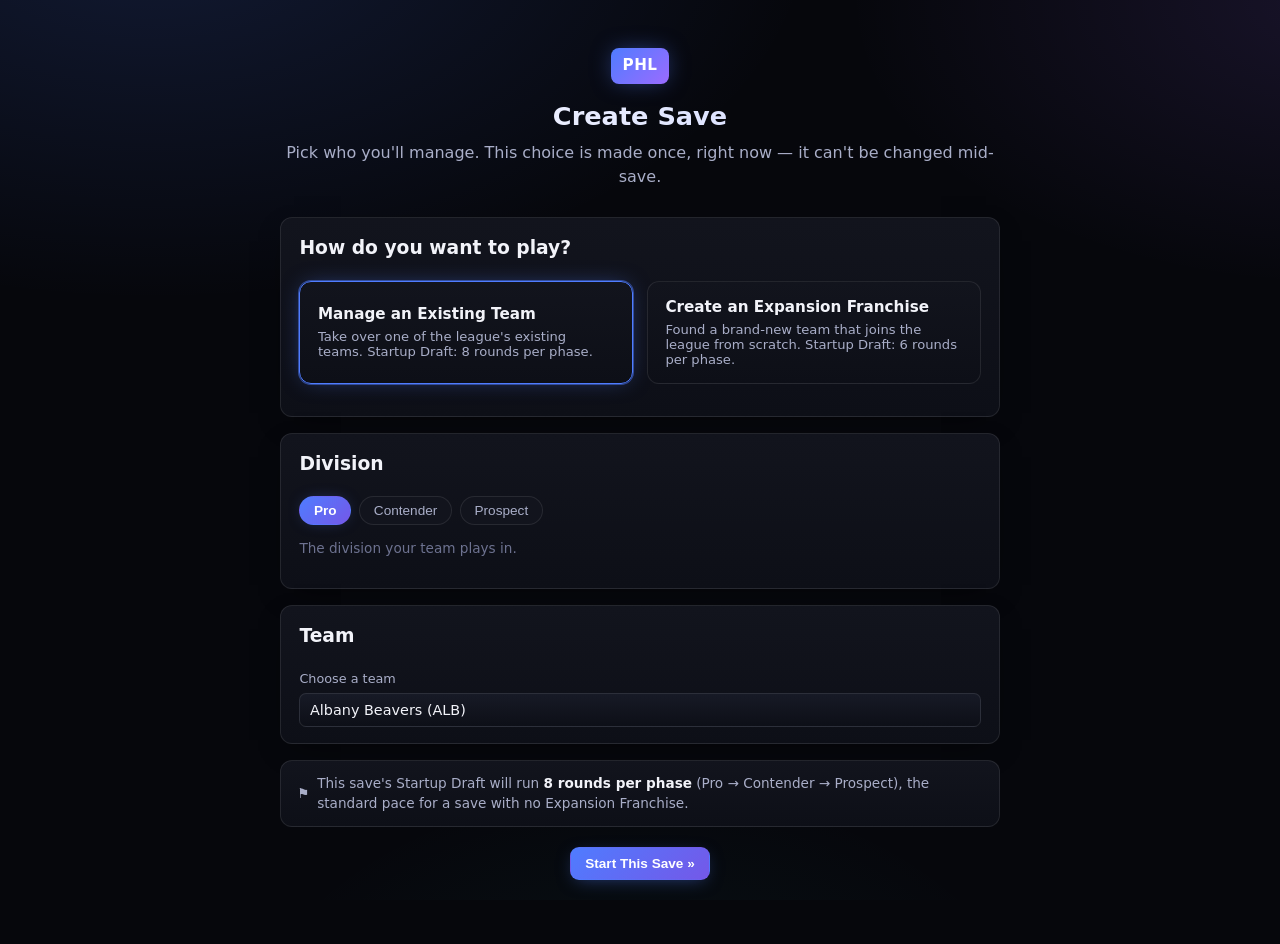
==== index.html @ 66036f7d "idek" ====
<!DOCTYPE html>
<html lang="en">
<head>
<meta charset="UTF-8">
<meta name="viewport" content="width=device-width, initial-scale=1.0">
<title>PHL Franchise Simulator — Puck Fantasy League</title>
<link rel="icon" type="image/svg+xml" href="favicon.svg">
<link rel="stylesheet" href="css/style.css">
</head>
<body>
  <div class="app-shell">
    <aside class="sidebar" id="sidebar">
      <div class="sidebar-brand">
        <span class="sidebar-brand-mark">PHL</span>
        <span class="sidebar-brand-text">Franchise<br>Simulator</span>
      </div>

      <div class="sidebar-franchise" id="sidebar-franchise"></div>

      <div class="sidebar-section-label">Navigation</div>
      <nav class="sidebar-nav" id="tab-nav">
        <button class="nav-item" data-tab="dashboard"><span class="nav-icon">&#9673;</span><span>Dashboard</span></button>
        <button class="nav-item" data-tab="startup"><span class="nav-icon">&#9873;</span><span>Startup Draft</span></button>
        <button class="nav-item" data-tab="teammanagement" style="display:none"><span class="nav-icon">&#9974;</span><span>Team Management</span></button>
        <button class="nav-item" data-tab="inbox"><span class="nav-icon">&#128233;</span><span>Inbox</span></button>
        <button class="nav-item" data-tab="teams"><span class="nav-icon">&#9974;</span><span>Teams</span></button>
        <button class="nav-item" data-tab="players"><span class="nav-icon">&#9787;</span><span>Players</span></button>
        <button class="nav-item" data-tab="schedule"><span class="nav-icon">&#128197;</span><span>Schedule</span></button>
        <button class="nav-item" data-tab="standings"><span class="nav-icon">&#9776;</span><span>Standings</span></button>
        <button class="nav-item" data-tab="playoffs"><span class="nav-icon">&#127942;</span><span>Playoffs</span></button>
        <button class="nav-item" data-tab="trades"><span class="nav-icon">&#8646;</span><span>Trades</span></button>
        <button class="nav-item" data-tab="promotions"><span class="nav-icon">&#8593;</span><span>Promotions</span></button>
        <button class="nav-item" data-tab="contracts"><span class="nav-icon">&#128181;</span><span>Contracts &amp; Cap</span></button>
        <button class="nav-item" data-tab="scrims"><span class="nav-icon">&#9889;</span><span>Scrims</span></button>
        <button class="nav-item" data-tab="stats"><span class="nav-icon">&#128200;</span><span>Stats &amp; Offseason</span></button>
        <button class="nav-item" data-tab="log"><span class="nav-icon">&#128220;</span><span>League Log</span></button>
        <button class="nav-item" data-tab="data"><span class="nav-icon">&#128451;</span><span>Data Tools</span></button>
      </nav>

      <div class="sidebar-bottom">
        <button class="btn-sidebar-action" id="btn-save-exit">
          <span class="nav-icon">&#8617;</span><span>Save Progress</span>
        </button>
      </div>
    </aside>

    <div class="main-area">
      <header class="top-header">
        <div class="top-header-title">
          <div class="top-header-eyebrow">Career Mode</div>
          <h1 id="top-header-heading">Dashboard</h1>
        </div>
        <div class="top-header-stats" id="header-meta"></div>
        <div class="header-advance" id="header-advance"></div>
      </header>

      <main class="app-main">
        <section class="tab-panel" id="tab-dashboard"></section>
        <section class="tab-panel" id="tab-startup"></section>
        <section class="tab-panel" id="tab-teammanagement"></section>
        <section class="tab-panel" id="tab-inbox"></section>
        <section class="tab-panel" id="tab-teams"></section>
        <section class="tab-panel" id="tab-teamdetail"></section>
        <section class="tab-panel" id="tab-players"></section>
        <section class="tab-panel" id="tab-schedule"></section>
        <section class="tab-panel" id="tab-standings"></section>
        <section class="tab-panel" id="tab-playoffs"></section>
        <section class="tab-panel" id="tab-trades"></section>
        <section class="tab-panel" id="tab-promotions"></section>
        <section class="tab-panel" id="tab-contracts"></section>
        <section class="tab-panel" id="tab-scrims"></section>
        <section class="tab-panel" id="tab-stats"></section>
        <section class="tab-panel" id="tab-log"></section>
        <section class="tab-panel" id="tab-data"></section>
      </main>

      <footer class="app-footer">
        <p class="muted small">PHL Franchise Simulator &middot; a fan-made, offline sandbox for the <em>Puck</em> community &middot; all data lives in your browser (or in the JSON file you import/export)</p>
      </footer>
    </div>
  </div>

  <input type="file" id="import-file-input" accept="application/json" style="display:none">

  <!-- Plain scripts (no ES modules) so this runs from a double-clicked
       index.html as well as from GitHub Pages / any static host. -->
  <script src="js/utils.js"></script>
  <script src="js/toast.js"></script>
  <script src="js/boxscoreModal.js"></script>
  <script src="js/starterData.js"></script>
  <script src="js/state.js"></script>
  <script src="js/sim.js"></script>
  <script src="js/startupDraft.js"></script>
  <script src="js/teamManagement.js"></script>
  <script src="js/inbox.js"></script>
  <script src="js/mvp.js"></script>
  <script src="js/scrims.js"></script>
  <script src="js/teams.js"></script>
  <script src="js/players.js"></script>
  <script src="js/schedule.js"></script>
  <script src="js/standings.js"></script>
  <script src="js/playoffs.js"></script>
  <script src="js/promotions.js"></script>
  <script src="js/contracts.js"></script>
  <script src="js/stats.js"></script>
  <script src="js/aiManager.js"></script>
  <script src="js/trades.js"></script>
  <script src="js/calendar.js"></script>
  <script src="js/teamDetail.js"></script>
  <script src="js/dashboard.js"></script>
  <script src="js/leagueLog.js"></script>
  <script src="js/datatools.js"></script>
  <script src="js/app.js"></script>
</body>
</html>
---- css/style.css ----
/* PHL Franchise Simulator — stylesheet
   A single, deliberately dark "command center" theme — soft glow accents,
   glassy panels, gradient highlights. Team accent colors still follow a
   validated categorical palette (js/utils.js CATEGORICAL / colorForId),
   which is what --accent gets set to inline wherever a team appears. */

:root {
  color-scheme: dark;

  /* Base surfaces — layered near-black, each a touch lighter than the last */
  --bg-void: #06070c;
  --bg-deep: #0a0b12;
  --surface-1: #12141d;
  --surface-2: #0d0f17;
  --surface-3: #171a26;
  --surface-glass: rgba(15, 17, 26, 0.72);

  --text-primary: #f2f3f9;
  --text-secondary: #a9aec8;
  --text-muted: #6d7290;

  --gridline: rgba(255, 255, 255, 0.06);
  --border: rgba(255, 255, 255, 0.09);
  --border-strong: rgba(255, 255, 255, 0.16);
  --baseline: rgba(255, 255, 255, 0.2);

  --sidebar-bg: #08090f;
  --sidebar-border: rgba(255, 255, 255, 0.06);

  /* Glow accent pair — electric blue + violet, the theme's signature */
  --glow-1: #4f7cff;
  --glow-1-soft: rgba(79, 124, 255, 0.5);
  --glow-2: #9b6bff;
  --glow-2-soft: rgba(155, 107, 255, 0.45);
  --glow-cyan: #35e0d0;

  /* Categorical team-accent colors (see js/utils.js CATEGORICAL — kept in
     sync so --accent inline styles and this palette read consistently) */
  --series-blue: #3987e5;
  --series-orange: #ff8a4c;
  --series-aqua: #22c99a;
  --series-yellow: #f0b429;
  --series-magenta: #ef7fb0;
  --series-green: #3fbf3f;
  --series-violet: #9f8ff0;
  --series-red: #ef6360;

  --good: #2fce6a;
  --warning: #f0b429;
  --serious: #ff8a63;
  --critical: #ff5c6c;

  --radius: 12px;
  --radius-lg: 16px;

  --shadow-lift: 0 10px 30px -14px rgba(0, 0, 0, 0.65);
  --glow-ring: 0 0 0 1px var(--glow-1-soft), 0 0 22px -6px var(--glow-1-soft);
  --glow-ring-soft: 0 0 0 1px rgba(79, 124, 255, 0.22), 0 0 18px -10px var(--glow-1-soft);
}

* { box-sizing: border-box; }

body {
  margin: 0;
  font-family: system-ui, -apple-system, "Segoe UI", sans-serif;
  color: var(--text-primary);
  line-height: 1.5;
  background-color: var(--bg-void);
  background-image:
    radial-gradient(1100px 620px at 12% -8%, rgba(79, 124, 255, 0.16), transparent 60%),
    radial-gradient(900px 520px at 105% 0%, rgba(155, 107, 255, 0.12), transparent 55%),
    radial-gradient(700px 500px at 50% 120%, rgba(53, 224, 208, 0.06), transparent 60%);
  background-attachment: fixed;
  background-repeat: no-repeat;
}

.muted { color: var(--text-muted); }
.small { font-size: 0.85rem; }
em { color: var(--text-secondary); font-style: normal; }

@media (prefers-reduced-motion: reduce) {
  * { animation: none !important; transition: none !important; }
}

/* ---------- App shell: sidebar + main area ---------- */
.app-shell {
  display: flex;
  min-height: 100vh;
  align-items: stretch;
}

/* ---------- Sidebar ---------- */
.sidebar {
  width: 236px;
  flex: 0 0 236px;
  background: linear-gradient(180deg, var(--sidebar-bg), #060710);
  border-right: 1px solid var(--sidebar-border);
  box-shadow: 1px 0 0 rgba(79, 124, 255, 0.05);
  display: flex;
  flex-direction: column;
  padding: 1.1rem 0.9rem;
  position: sticky;
  top: 0;
  height: 100vh;
  overflow-y: auto;
  color: #f2f2f0;
}
.sidebar-brand {
  display: flex;
  align-items: center;
  gap: 0.6rem;
  padding: 0.2rem 0.4rem 1.1rem;
}
.sidebar-brand-mark {
  background: linear-gradient(135deg, var(--glow-1), var(--glow-2));
  color: white;
  font-weight: 700;
  padding: 0.35rem 0.6rem;
  border-radius: 8px;
  letter-spacing: 0.03em;
  font-size: 0.9rem;
  box-shadow: 0 0 18px -4px var(--glow-1-soft);
}
.sidebar-brand-text {
  font-weight: 600;
  font-size: 0.8rem;
  line-height: 1.15;
  color: #f2f2f0;
}

.sidebar-franchise {
  background: linear-gradient(180deg, rgba(79, 124, 255, 0.08), rgba(255, 255, 255, 0.02));
  border: 1px solid rgba(255, 255, 255, 0.08);
  border-radius: var(--radius);
  padding: 0.9rem 0.75rem;
  margin-bottom: 1.1rem;
  text-align: center;
}
.sidebar-team-badge {
  width: 46px;
  height: 46px;
  margin: 0 auto 0.5rem;
  display: flex;
  align-items: center;
  justify-content: center;
}
.sidebar-team-name { font-weight: 600; font-size: 0.88rem; color: #fff; }
.sidebar-team-sub { font-size: 0.72rem; color: #9a9ec2; margin-top: 0.15rem; }
.sidebar-franchise-empty { padding: 0.2rem; line-height: 1.4; }

.sidebar-section-label {
  font-size: 0.66rem;
  text-transform: uppercase;
  letter-spacing: 0.08em;
  color: #6a6e8e;
  padding: 0 0.4rem 0.4rem;
}

.sidebar-nav {
  display: flex;
  flex-direction: column;
  gap: 0.15rem;
  flex: 1;
  overflow-y: auto;
}
.nav-item {
  display: flex;
  align-items: center;
  gap: 0.65rem;
  background: transparent;
  border: none;
  border-radius: 9px;
  padding: 0.55rem 0.65rem;
  font-size: 0.85rem;
  color: #b6b9d4;
  cursor: pointer;
  text-align: left;
  white-space: nowrap;
  transition: background 0.15s ease, color 0.15s ease;
}
.nav-item:hover { background: rgba(255, 255, 255, 0.06); color: #fff; }
.nav-item-active {
  background: linear-gradient(90deg, rgba(79, 124, 255, 0.24), rgba(155, 107, 255, 0.08));
  color: #fff;
  font-weight: 600;
  box-shadow: inset 2px 0 0 var(--glow-1), 0 0 16px -8px var(--glow-1-soft);
}
.nav-icon { font-size: 0.95rem; width: 1.1rem; text-align: center; flex: 0 0 auto; }

.sidebar-bottom { padding-top: 0.75rem; margin-top: 0.5rem; border-top: 1px solid rgba(255, 255, 255, 0.08); }
.btn-sidebar-action {
  width: 100%;
  display: flex;
  align-items: center;
  gap: 0.6rem;
  background: transparent;
  border: 1px solid rgba(255, 255, 255, 0.14);
  border-radius: 8px;
  padding: 0.55rem 0.65rem;
  font-size: 0.82rem;
  color: #c7c7cc;
  cursor: pointer;
  transition: border-color 0.15s ease, color 0.15s ease, box-shadow 0.15s ease;
}
.btn-sidebar-action:hover { border-color: var(--glow-1); color: #fff; box-shadow: 0 0 14px -6px var(--glow-1-soft); }

/* ---------- Main area ---------- */
.main-area {
  flex: 1;
  min-width: 0;
  display: flex;
  flex-direction: column;
}

.top-header {
  background: var(--surface-glass);
  backdrop-filter: blur(10px);
  -webkit-backdrop-filter: blur(10px);
  border-bottom: 1px solid var(--border);
  position: sticky;
  top: 0;
  z-index: 10;
  display: flex;
  align-items: center;
  justify-content: space-between;
  flex-wrap: wrap;
  gap: 0.75rem;
  padding: 0.9rem 1.4rem;
}
.top-header-title { min-width: 160px; }
.top-header-eyebrow {
  font-size: 0.68rem;
  text-transform: uppercase;
  letter-spacing: 0.1em;
  color: var(--text-muted);
  margin-bottom: 0.1rem;
}
.top-header-title h1 {
  margin: 0;
  font-size: 1.25rem;
  background: linear-gradient(90deg, #fff, #c9d2ff);
  -webkit-background-clip: text;
  background-clip: text;
  color: transparent;
}

.top-header-stats { display: flex; gap: 0.5rem; flex-wrap: wrap; }
.stat-pill {
  display: flex;
  flex-direction: column;
  align-items: flex-start;
  gap: 0.05rem;
  background: var(--surface-2);
  border: 1px solid var(--border);
  border-radius: 10px;
  padding: 0.3rem 0.65rem;
  min-width: 64px;
  transition: box-shadow 0.15s ease, border-color 0.15s ease;
}
.stat-pill:hover { border-color: rgba(79, 124, 255, 0.4); box-shadow: 0 0 14px -8px var(--glow-1-soft); }
.stat-pill-label { font-size: 0.62rem; text-transform: uppercase; letter-spacing: 0.05em; color: var(--text-muted); }
.stat-pill-value { font-size: 0.85rem; font-weight: 700; }
.stat-pill-warn { border-color: var(--critical); box-shadow: 0 0 14px -8px rgba(255, 92, 108, 0.5); }
.stat-pill-warn .stat-pill-value { color: var(--critical); }

.header-advance { display: flex; align-items: center; gap: 0.6rem; }
.week-pill {
  background: var(--surface-2);
  border: 1px solid var(--border);
  border-radius: 999px;
  padding: 0.25rem 0.7rem;
  font-size: 0.8rem;
  font-weight: 600;
  white-space: nowrap;
}
.header-block-warning {
  max-width: 260px;
  font-size: 0.72rem;
  padding: 0.3rem 0.5rem;
  margin-top: 0;
}

/* ---------- Layout ---------- */
.app-main {
  max-width: 1200px;
  padding: 1.25rem 1.4rem;
  width: 100%;
}
.tab-panel { display: none; }
.tab-panel-active { display: block; }

.app-footer {
  text-align: center;
  padding: 1.5rem 1rem 2.5rem;
}

.panel-header {
  display: flex;
  align-items: center;
  justify-content: space-between;
  flex-wrap: wrap;
  gap: 0.75rem;
  margin-bottom: 1rem;
}
.panel-header h2 { margin: 0; display: flex; align-items: center; gap: 0.6rem; }
.header-actions { display: flex; gap: 0.5rem; flex-wrap: wrap; }
.team-detail-heading .team-crest { margin: 0; }

/* ---------- Buttons ---------- */
.btn {
  background: var(--surface-3);
  border: 1px solid var(--border);
  color: var(--text-primary);
  padding: 0.5rem 0.9rem;
  border-radius: 9px;
  font-size: 0.85rem;
  cursor: pointer;
  transition: border-color 0.15s ease, box-shadow 0.15s ease, transform 0.1s ease;
}
.btn:hover { border-color: var(--glow-1); box-shadow: 0 0 14px -7px var(--glow-1-soft); }
.btn:active { transform: translateY(1px); }
.btn-primary {
  background: linear-gradient(135deg, var(--glow-1), #7458e8);
  border-color: transparent;
  color: white;
  font-weight: 600;
  box-shadow: 0 4px 18px -6px var(--glow-1-soft);
}
.btn-primary:hover { filter: brightness(1.1); box-shadow: 0 4px 22px -4px var(--glow-1-soft), 0 0 0 1px rgba(255, 255, 255, 0.08); }
.btn-danger { color: var(--critical); }
.btn-danger:hover { border-color: var(--critical); box-shadow: 0 0 14px -7px rgba(255, 92, 108, 0.5); }
.btn-sm { padding: 0.3rem 0.6rem; font-size: 0.78rem; }
.btn[disabled] { opacity: 0.45; cursor: not-allowed; box-shadow: none; }

.action-row {
  display: flex;
  align-items: center;
  gap: 0.6rem;
  flex-wrap: wrap;
  margin-bottom: 1rem;
}

/* ---------- Cards ---------- */
.form-card, .cap-summary-card {
  background: linear-gradient(180deg, var(--surface-1), var(--surface-2));
  border: 1px solid var(--border);
  border-radius: var(--radius);
  padding: 1rem 1.15rem;
  margin-bottom: 1rem;
  box-shadow: var(--shadow-lift);
}
.form-card h3 { margin-top: 0; }
.form-grid {
  display: grid;
  grid-template-columns: repeat(auto-fit, minmax(180px, 1fr));
  gap: 0.75rem;
}
label {
  display: flex;
  flex-direction: column;
  gap: 0.3rem;
  font-size: 0.8rem;
  color: var(--text-secondary);
}
input, select {
  font-family: inherit;
  font-size: 0.9rem;
  padding: 0.5rem 0.6rem;
  border-radius: 7px;
  border: 1px solid var(--border);
  background: var(--surface-3);
  color: var(--text-primary);
  transition: border-color 0.15s ease, box-shadow 0.15s ease, background 0.15s ease;
}
input:focus, select:focus {
  outline: none;
  border-color: var(--glow-1);
  box-shadow: 0 0 0 3px rgba(79, 124, 255, 0.18);
}

/* ---------- Clean, custom-styled <select> dropdowns (site-wide) ---------- */
select {
  appearance: none;
  -webkit-appearance: none;
  -moz-appearance: none;
  padding-right: 2.1rem;
  background-image: linear-gradient(180deg, var(--surface-3), var(--surface-2)),
    url("data:image/svg+xml;utf8,<svg xmlns='http://www.w3.org/2000/svg' width='10' height='6' viewBox='0 0 10 6'><path d='M1 1l4 4 4-4' fill='none' stroke='%238b96b8' stroke-width='1.6' stroke-linecap='round' stroke-linejoin='round'/></svg>");
  background-repeat: no-repeat;
  background-position: center, right 0.75rem center;
  background-size: 100% 100%, 10px 6px;
  cursor: pointer;
  font-weight: 500;
}
select:hover {
  border-color: var(--glow-1);
  background-image: linear-gradient(180deg, var(--surface-2), var(--surface-3)),
    url("data:image/svg+xml;utf8,<svg xmlns='http://www.w3.org/2000/svg' width='10' height='6' viewBox='0 0 10 6'><path d='M1 1l4 4 4-4' fill='none' stroke='%23cdd6f4' stroke-width='1.6' stroke-linecap='round' stroke-linejoin='round'/></svg>");
}
select:focus {
  background-image: linear-gradient(180deg, var(--surface-3), var(--surface-2)),
    url("data:image/svg+xml;utf8,<svg xmlns='http://www.w3.org/2000/svg' width='10' height='6' viewBox='0 0 10 6'><path d='M1 1l4 4 4-4' fill='none' stroke='%234f7cff' stroke-width='1.6' stroke-linecap='round' stroke-linejoin='round'/></svg>");
}
select option {
  background: var(--surface-2);
  color: var(--text-primary);
}
.form-actions { display: flex; gap: 0.5rem; margin-top: 0.9rem; flex-wrap: wrap; }

.empty-state {
  background: linear-gradient(180deg, var(--surface-1), var(--surface-2));
  border: 1px dashed var(--baseline);
  border-radius: var(--radius);
  padding: 1.5rem;
  text-align: center;
  margin-bottom: 1rem;
}

/* ---------- Team crests (real PHL logos, with a colored-badge fallback) */
.team-crest {
  --crest-size: 30px;
  display: inline-flex;
  align-items: center;
  justify-content: center;
  width: var(--crest-size);
  height: var(--crest-size);
  border-radius: 8px;
  overflow: hidden;
  flex: 0 0 auto;
  background: radial-gradient(circle at 30% 20%, color-mix(in srgb, var(--accent, var(--glow-1)) 55%, #05060a), #05060a 75%);
  box-shadow: 0 0 0 1px rgba(255, 255, 255, 0.08), 0 0 12px -4px color-mix(in srgb, var(--accent, var(--glow-1)) 60%, transparent);
  position: relative;
  vertical-align: middle;
  margin-right: 0.5rem;
}
.team-crest img { width: 100%; height: 100%; object-fit: contain; padding: 2px; }
.team-crest.crest-fallback img { display: none; }
.team-crest::after { content: none; }
.team-crest.crest-fallback::after,
.team-crest-plain::after {
  content: attr(data-abbr);
  position: absolute;
  inset: 0;
  display: flex;
  align-items: center;
  justify-content: center;
  color: #fff;
  font-weight: 700;
  font-size: 0.68rem;
  letter-spacing: 0.02em;
}
.team-crest-plain { color: transparent; }
.team-crest.crest-sm { --crest-size: 20px; border-radius: 6px; margin-right: 0.4rem; }
.team-crest.crest-sm::after, .team-crest.crest-sm.crest-fallback::after { font-size: 0.56rem; }
.team-crest.crest-md { --crest-size: 28px; border-radius: 8px; margin-right: 0.5rem; }
.team-crest.crest-md::after, .team-crest.crest-md.crest-fallback::after { font-size: 0.68rem; }
.team-crest.crest-lg { --crest-size: 44px; border-radius: 11px; margin-right: 0.65rem; }
.team-crest.crest-lg::after, .team-crest.crest-lg.crest-fallback::after { font-size: 0.85rem; }
.sidebar-team-badge .team-crest.crest-lg { margin-right: 0; }
.champion-banner .team-crest.crest-lg { margin-right: 0.6rem; vertical-align: -14px; }

/* ---------- Divisions / teams ---------- */
.division-block { margin-bottom: 1.75rem; }
.division-title { margin-bottom: 0.6rem; }
.team-grid {
  display: grid;
  grid-template-columns: repeat(auto-fill, minmax(220px, 1fr));
  gap: 0.75rem;
}
.team-card {
  border: 1px solid var(--border);
  border-top: 2px solid var(--accent, var(--glow-1));
  background: linear-gradient(180deg, var(--surface-1), var(--surface-2));
  border-radius: var(--radius);
  padding: 0.85rem;
  box-shadow: var(--shadow-lift);
  transition: box-shadow 0.15s ease, transform 0.1s ease;
}
.team-card:hover {
  box-shadow: var(--shadow-lift), 0 0 20px -10px color-mix(in srgb, var(--accent, var(--glow-1)) 70%, transparent);
  transform: translateY(-1px);
}
.team-card-head { display: flex; align-items: center; gap: 0.5rem; margin-bottom: 0.4rem; }
.team-badge {
  background: var(--accent, var(--glow-1));
  color: white;
  font-weight: 700;
  font-size: 0.75rem;
  padding: 0.15rem 0.4rem;
  border-radius: 5px;
}
.team-name { font-weight: 600; }
.team-name-link { cursor: pointer; }
.team-name-link:hover { text-decoration: underline; text-decoration-color: var(--glow-1); }
.team-card-stats { font-size: 0.82rem; color: var(--text-secondary); margin-bottom: 0.4rem; }
.team-card-cap { font-size: 0.78rem; margin: 0.25rem 0 0.6rem; }
.team-card-actions { display: flex; gap: 0.4rem; }

.cap-bar, .mini-bar {
  height: 8px;
  background: rgba(255, 255, 255, 0.06);
  border-radius: 5px;
  overflow: hidden;
}
.cap-bar-fill {
  height: 100%;
  background: linear-gradient(90deg, var(--glow-1), var(--glow-cyan));
  border-radius: 5px;
  box-shadow: 0 0 10px -2px var(--glow-1-soft);
}
.cap-bar-lg { height: 12px; margin: 0.5rem 0; }
.cap-over .cap-bar-fill { background: linear-gradient(90deg, var(--critical), #ff8a63); box-shadow: 0 0 10px -2px rgba(255, 92, 108, 0.6); }
.mini-bar { width: 90px; }
.mini-bar-fill { height: 100%; background: linear-gradient(90deg, var(--glow-1), var(--glow-cyan)); border-radius: 5px; }
.bar-cell { min-width: 100px; }

.warning-banner {
  background: rgba(255, 92, 108, 0.1);
  color: #ff9aa5;
  border: 1px solid rgba(255, 92, 108, 0.4);
  padding: 0.5rem 0.75rem;
  border-radius: 8px;
  font-size: 0.85rem;
  margin-top: 0.5rem;
  box-shadow: 0 0 16px -8px rgba(255, 92, 108, 0.5);
}

/* ---------- Tables ---------- */
.data-table {
  width: 100%;
  border-collapse: collapse;
  background: var(--surface-1);
  border: 1px solid var(--border);
  border-radius: var(--radius);
  overflow: hidden;
  font-size: 0.85rem;
  margin-bottom: 1rem;
  box-shadow: var(--shadow-lift);
}
.data-table th, .data-table td {
  text-align: left;
  padding: 0.5rem 0.6rem;
  border-bottom: 1px solid var(--gridline);
  font-variant-numeric: tabular-nums;
}
.data-table th {
  background: var(--surface-2);
  color: var(--text-secondary);
  font-weight: 600;
  font-size: 0.76rem;
  text-transform: uppercase;
  letter-spacing: 0.04em;
}
.data-table tbody tr { transition: background 0.12s ease; }
.data-table tbody tr:hover { background: rgba(79, 124, 255, 0.06); }
.data-table tbody tr:last-child td { border-bottom: none; }
.data-table.compact th, .data-table.compact td { padding: 0.35rem 0.5rem; }
.row-actions { display: flex; gap: 0.35rem; white-space: nowrap; }
.team-cell { display: flex; align-items: center; }
.dot { width: 9px; height: 9px; border-radius: 50%; display: inline-block; }
.standings-table tr.in-playoffs td:first-child { box-shadow: inset 3px 0 0 var(--good); }
.standings-table tr.in-wildcard td:first-child { box-shadow: inset 3px 0 0 var(--warning); }

/* ---------- Pills / chips ---------- */
.pill {
  display: inline-block;
  background: var(--surface-2);
  border: 1px solid var(--border);
  border-radius: 999px;
  padding: 0.2rem 0.6rem;
  font-size: 0.78rem;
}
.pill-accent { border-color: var(--glow-1); color: #b9c8ff; font-weight: 600; box-shadow: 0 0 10px -6px var(--glow-1-soft); }
.pill-warn { border-color: var(--warning); color: var(--serious); }
.pill-clinch { border-color: var(--good); color: var(--good); font-weight: 600; box-shadow: 0 0 10px -6px rgba(47, 206, 106, 0.5); }
.pill-loss { border-color: var(--critical); color: var(--critical); font-weight: 600; }

/* ---------- Dashboard "at a glance" hub ---------- */
.dashboard-hub-grid {
  display: grid;
  grid-template-columns: repeat(auto-fit, minmax(200px, 1fr));
  gap: 1rem;
}
.hub-section h4 { margin: 0 0 0.4rem; font-size: 0.85rem; color: var(--text-secondary); text-transform: uppercase; letter-spacing: 0.03em; }
.hub-section-alert {
  border: 1px solid var(--warning);
  border-radius: var(--radius);
  padding: 0.6rem 0.7rem;
  background: rgba(255, 176, 32, 0.06);
}
.form-pills { display: flex; gap: 0.3rem; flex-wrap: wrap; }

.tab-strip { display: flex; gap: 0.4rem; margin-bottom: 1rem; flex-wrap: wrap; }
.chip {
  background: var(--surface-1);
  border: 1px solid var(--border);
  border-radius: 999px;
  padding: 0.35rem 0.85rem;
  font-size: 0.85rem;
  cursor: pointer;
  color: var(--text-secondary);
  transition: border-color 0.15s ease, box-shadow 0.15s ease, color 0.15s ease;
}
.chip:hover { border-color: var(--glow-1); color: var(--text-primary); }
.chip-active {
  background: linear-gradient(135deg, var(--glow-1), #7458e8);
  border-color: transparent;
  color: white;
  font-weight: 600;
  box-shadow: 0 0 16px -6px var(--glow-1-soft);
}

.filter-bar { display: flex; gap: 0.6rem; flex-wrap: wrap; margin-bottom: 1rem; }
.filter-bar select { min-width: 140px; }

/* ---------- Schedule ---------- */
.schedule-layout { display: grid; grid-template-columns: 300px 1fr; gap: 1rem; align-items: start; }
.previous-week-panel {
  background: linear-gradient(180deg, var(--surface-1), var(--surface-2));
  border: 1px solid var(--border);
  border-radius: var(--radius);
  padding: 0.85rem 1rem;
  box-shadow: var(--shadow-lift);
  position: sticky;
  top: 0.75rem;
}
.previous-week-panel h3 { margin: 0 0 0.6rem; font-size: 1rem; }
.previous-week-panel .game-row { font-size: 0.85rem; }
@media (max-width: 860px) {
  .schedule-layout { grid-template-columns: 1fr; }
  .previous-week-panel { position: static; }
}
.schedule-list { display: grid; gap: 0.75rem; }
.week-block {
  background: linear-gradient(180deg, var(--surface-1), var(--surface-2));
  border: 1px solid var(--border);
  border-radius: var(--radius);
  padding: 0.75rem 1rem;
}
.week-block h4 { margin: 0 0 0.5rem; font-size: 0.9rem; color: var(--text-secondary); }
.game-row {
  display: grid;
  grid-template-columns: 1fr auto 1fr auto;
  align-items: center;
  padding: 0.4rem 0.5rem;
  font-size: 0.88rem;
  font-variant-numeric: tabular-nums;
  border-bottom: 1px dashed var(--gridline);
  border-radius: 6px;
  transition: background 0.15s ease;
}
.game-row[data-action="show-box"] { cursor: pointer; }
.game-row[data-action="show-box"]:hover { background: rgba(79, 124, 255, 0.05); }
.game-row:last-child { border-bottom: none; }
.game-team { display: flex; align-items: center; }
.game-team:last-child { justify-content: flex-end; text-align: right; }
.game-score { text-align: center; font-weight: 600; padding: 0 0.5rem; }
.game-upcoming .game-score { color: var(--text-muted); font-weight: 400; }
.game-row-mine { border-left: 2px solid var(--glow-1); padding-left: 0.4rem; background: rgba(79, 124, 255, 0.06); }
.boxscore-toggle { text-align: right; white-space: nowrap; }

.boxscore { display: grid; grid-template-columns: 1fr 1fr; gap: 1rem; padding: 0.75rem 0 1rem; }
.boxscore-scoreline {
  grid-column: 1 / -1;
  display: flex;
  align-items: center;
  justify-content: space-between;
  gap: 1rem;
  background: linear-gradient(180deg, var(--surface-1), var(--surface-2));
  border: 1px solid var(--border);
  border-radius: var(--radius);
  padding: 0.75rem 1rem;
  margin-bottom: 0.25rem;
}
.boxscore-scoreline-team { display: flex; align-items: center; font-weight: 600; }
.boxscore-scoreline-team:last-child { flex-direction: row-reverse; }
.boxscore-scoreline-team:last-child .team-crest { margin-right: 0; margin-left: 0.5rem; }
.boxscore-scoreline-score { font-size: 1.2rem; font-weight: 700; font-variant-numeric: tabular-nums; white-space: nowrap; }
.boxscore-team {
  background: var(--surface-1);
  border: 1px solid var(--border);
  border-radius: var(--radius);
  padding: 0.65rem 0.75rem;
}
.boxscore-team h5 { margin: 0 0 0.5rem; display: flex; align-items: center; }
.boxscore-team .data-table { margin-bottom: 0.5rem; }
@media (max-width: 640px) {
  .boxscore { grid-template-columns: 1fr; }
  .boxscore-scoreline { flex-direction: column; text-align: center; }
  .boxscore-scoreline-team:last-child { flex-direction: row; }
}

/* ---------- Startup Draft ---------- */
.draft-phase-stepper { margin-bottom: 1rem; }
.draft-phase-chip { cursor: default; opacity: 0.55; }
.draft-phase-chip.chip-active { opacity: 1; }
.draft-phase-done { opacity: 0.85; border-color: var(--good); color: var(--good); }
.draft-status-card { margin-bottom: 1rem; }
.draft-status-row {
  display: flex;
  align-items: center;
  justify-content: space-between;
  gap: 1.5rem;
  flex-wrap: wrap;
  margin-bottom: 0.75rem;
}
.draft-status-clock { display: flex; align-items: center; }
.draft-status-clock-label { font-size: 0.75rem; text-transform: uppercase; letter-spacing: 0.04em; color: var(--text-secondary); }
.draft-status-clock-team { font-size: 1.15rem; font-weight: 700; }
.draft-status-progress { flex: 1; min-width: 220px; max-width: 360px; }
.draft-status-progress .cap-bar { margin-top: 0.35rem; }
.draft-roster-pills { display: flex; align-items: center; gap: 0.4rem; margin: 0.75rem 0; flex-wrap: wrap; }
.draft-pool-card { padding-bottom: 0.5rem; }
.draft-pool-toolbar { margin-bottom: 0.6rem; }
.draft-pool-scroll { max-height: 420px; overflow-y: auto; border-radius: 8px; }
.draft-pool-scroll .data-table thead th {
  position: sticky;
  top: 0;
  background: var(--surface-1);
  z-index: 1;
}
.draft-pool-top-pick { background: rgba(79, 124, 255, 0.08); }
.draft-recent-picks-scroll { max-height: 320px; }

/* ---------- Playoffs ---------- */
.playoff-round { margin-bottom: 1.25rem; }
.playoff-round h4 { margin-bottom: 0.6rem; }
.series-grid { display: grid; grid-template-columns: repeat(auto-fit, minmax(240px, 1fr)); gap: 0.75rem; }
.series-card {
  background: linear-gradient(180deg, var(--surface-1), var(--surface-2));
  border: 1px solid var(--border);
  border-radius: var(--radius);
  padding: 0.75rem 0.9rem;
  box-shadow: var(--shadow-lift);
}
.series-row { display: flex; align-items: center; justify-content: space-between; padding: 0.2rem 0; }
.series-team { display: flex; align-items: center; }
.series-wins { font-weight: 700; }
.series-games { margin: 0.4rem 0; }
.champion-banner {
  background: linear-gradient(135deg, rgba(240, 180, 41, 0.16), rgba(240, 180, 41, 0.04));
  border: 1px solid var(--series-yellow);
  border-radius: var(--radius);
  padding: 1rem;
  text-align: center;
  font-size: 1.05rem;
  margin-bottom: 1rem;
  box-shadow: 0 0 26px -10px rgba(240, 180, 41, 0.5);
}

/* ---------- Leaderboards ---------- */
.stats-toolbar {
  display: flex;
  align-items: center;
  justify-content: space-between;
  gap: 1rem;
  flex-wrap: wrap;
  margin-bottom: 1rem;
}
.stats-toolbar .tab-strip { margin-bottom: 0; }
.stats-toolbar select { min-width: 160px; }
.leaderboard-grid {
  display: grid;
  grid-template-columns: repeat(auto-fit, minmax(260px, 1fr));
  gap: 1rem;
}
.leaderboard-card {
  background: linear-gradient(180deg, var(--surface-1), var(--surface-2));
  border: 1px solid var(--border);
  border-radius: var(--radius);
  padding: 0.85rem 1rem;
  box-shadow: var(--shadow-lift);
}
.leaderboard-card h4 { margin-top: 0; }

/* ---------- Dashboard ---------- */
.stat-tile-row { display: flex; gap: 0.75rem; flex-wrap: wrap; margin-bottom: 1.25rem; }
.stat-tile {
  background: linear-gradient(180deg, var(--surface-1), var(--surface-2));
  border: 1px solid var(--border);
  border-radius: var(--radius);
  padding: 0.75rem 1.1rem;
  min-width: 130px;
  box-shadow: var(--shadow-lift);
}
.stat-tile-value {
  font-size: 1.6rem;
  font-weight: 700;
  background: linear-gradient(90deg, #fff, #c9d2ff);
  -webkit-background-clip: text;
  background-clip: text;
  color: transparent;
}
.stat-tile-label { color: var(--text-muted); font-size: 0.78rem; text-transform: uppercase; letter-spacing: 0.03em; }
.dashboard-grid {
  display: grid;
  grid-template-columns: repeat(auto-fit, minmax(220px, 1fr));
  gap: 0.75rem;
  margin-bottom: 1rem;
}
.mini-standings { list-style: none; margin: 0; padding: 0; }
.mini-standings li {
  display: flex;
  align-items: center;
  justify-content: space-between;
  padding: 0.3rem 0;
  border-bottom: 1px dashed var(--gridline);
  font-size: 0.85rem;
}
.mini-standings li:last-child { border-bottom: none; }
.mini-standings-team { display: flex; align-items: center; }

/* ---------- Contract offer panel ---------- */
.offer-row td { padding: 0; border-bottom: 1px solid var(--gridline); }
.offer-panel {
  background: var(--surface-2);
  padding: 0.85rem 1rem;
}
.offer-panel-title { font-weight: 600; margin-bottom: 0.5rem; }
.offer-panel-grid {
  display: grid;
  grid-template-columns: repeat(auto-fit, minmax(140px, 1fr));
  gap: 0.75rem;
  align-items: end;
  margin-bottom: 0.5rem;
}
.offer-panel-info { display: flex; flex-direction: column; gap: 0.3rem; }

/* ---------- Trades ---------- */
.trade-columns {
  display: grid;
  grid-template-columns: repeat(auto-fit, minmax(280px, 1fr));
  gap: 1rem;
  margin-bottom: 1rem;
}
.trade-column h3 { margin-top: 0; }
.trade-column-heading { display: flex; align-items: center; flex-wrap: wrap; }
.trade-summary-row {
  display: flex;
  justify-content: space-between;
  padding: 0.3rem 0;
  border-bottom: 1px dashed var(--gridline);
}
.trade-summary-row:last-of-type { border-bottom: none; }

@media (max-width: 900px) {
  .app-shell { flex-direction: column; }
  .sidebar {
    width: 100%;
    flex: 0 0 auto;
    height: auto;
    position: static;
    flex-direction: row;
    align-items: center;
    padding: 0.6rem 0.75rem;
    overflow-x: auto;
    gap: 0.75rem;
  }
  .sidebar-brand { padding: 0; }
  .sidebar-brand-text { display: none; }
  .sidebar-franchise { margin-bottom: 0; padding: 0.4rem 0.6rem; white-space: nowrap; }
  .sidebar-team-badge { width: 30px; height: 30px; margin: 0; }
  .sidebar-section-label { display: none; }
  .sidebar-nav { flex-direction: row; overflow-x: auto; flex: 0 0 auto; }
  .nav-item span:last-child { display: none; }
  .nav-item { padding: 0.5rem; }
  .sidebar-bottom { border-top: none; padding-top: 0; margin-top: 0; }
  .btn-sidebar-action span:last-child { display: none; }
  .btn-sidebar-action { width: auto; padding: 0.5rem; }
}

@media (max-width: 640px) {
  .top-header { flex-direction: column; align-items: flex-start; gap: 0.5rem; }
  .form-grid { grid-template-columns: 1fr; }
}

/* ---------- Create Save wizard (standalone page, no sidebar shell) ---------- */
.wizard-page {
  min-height: 100vh;
  display: flex;
  align-items: flex-start;
  justify-content: center;
  padding: 3rem 1rem 4rem;
}
.wizard-shell { width: 100%; max-width: 720px; }
.wizard-header { text-align: center; margin-bottom: 1.75rem; }
.wizard-brand-mark {
  display: inline-block;
  background: linear-gradient(135deg, var(--glow-1), var(--glow-2));
  color: white;
  font-weight: 700;
  padding: 0.4rem 0.7rem;
  border-radius: 8px;
  letter-spacing: 0.03em;
  font-size: 0.95rem;
  margin-bottom: 0.85rem;
  box-shadow: 0 0 22px -4px var(--glow-1-soft);
}
.wizard-header h1 {
  margin: 0 0 0.35rem;
  font-size: 1.6rem;
  background: linear-gradient(90deg, #fff, #c9d2ff);
  -webkit-background-clip: text;
  background-clip: text;
  color: transparent;
}
.wizard-header p { margin: 0; color: var(--text-secondary); }

.mode-grid {
  display: grid;
  grid-template-columns: repeat(auto-fit, minmax(240px, 1fr));
  gap: 0.85rem;
  margin-bottom: 1rem;
}
.mode-card {
  text-align: left;
  background: linear-gradient(180deg, var(--surface-1), var(--surface-2));
  border: 1.5px solid var(--border);
  border-radius: var(--radius);
  padding: 1rem 1.1rem;
  cursor: pointer;
  color: var(--text-primary);
  font-family: inherit;
  transition: border-color 0.15s ease, box-shadow 0.15s ease, transform 0.1s ease;
}
.mode-card:hover { border-color: var(--glow-1); transform: translateY(-1px); }
.mode-card-selected { border-color: var(--glow-1); box-shadow: var(--glow-ring); }
.mode-card h3 { margin: 0 0 0.35rem; font-size: 0.95rem; }
.mode-card p { margin: 0; font-size: 0.82rem; color: var(--text-secondary); }

.chip-row { display: flex; gap: 0.5rem; flex-wrap: wrap; margin-bottom: 0.25rem; }

.draft-rounds-note {
  display: flex;
  align-items: center;
  gap: 0.5rem;
  background: linear-gradient(180deg, var(--surface-1), var(--surface-2));
  border: 1px solid var(--border);
  border-radius: var(--radius);
  padding: 0.75rem 1rem;
  margin: 1rem 0;
  font-size: 0.85rem;
  color: var(--text-secondary);
}
.draft-rounds-note strong { color: var(--text-primary); }

.wizard-footer { text-align: center; margin-top: 1.25rem; }

/* ---------- Nav badge (Inbox unread count) ---------- */
.nav-item { position: relative; }
.nav-badge {
  margin-left: auto;
  background: linear-gradient(135deg, var(--critical), #ff8a63);
  color: white;
  font-size: 0.66rem;
  font-weight: 700;
  min-width: 17px;
  height: 17px;
  padding: 0 0.3rem;
  border-radius: 999px;
  display: inline-flex;
  align-items: center;
  justify-content: center;
  box-shadow: 0 0 10px -2px rgba(255, 92, 108, 0.6);
}

/* ---------- Inbox ---------- */
.inbox-list { display: grid; gap: 0.5rem; }
.inbox-item {
  display: flex;
  gap: 0.75rem;
  align-items: flex-start;
  background: linear-gradient(180deg, var(--surface-1), var(--surface-2));
  border: 1px solid var(--border);
  border-radius: var(--radius);
  padding: 0.75rem 0.9rem;
  cursor: pointer;
  transition: border-color 0.15s ease, box-shadow 0.15s ease;
}
.inbox-item:hover { border-color: var(--glow-1); }
.inbox-item-unread { border-left: 3px solid var(--glow-1); box-shadow: var(--glow-ring-soft); }
.inbox-item-icon {
  flex: 0 0 auto;
  width: 30px;
  height: 30px;
  border-radius: 8px;
  background: var(--surface-3);
  display: flex;
  align-items: center;
  justify-content: center;
  font-size: 0.95rem;
}
.inbox-item-body { flex: 1; min-width: 0; }
.inbox-item-title { font-weight: 600; display: flex; align-items: center; gap: 0.4rem; flex-wrap: wrap; }
.inbox-item-text { margin-top: 0.15rem; }

/* ---------- League Log ---------- */
.log-list { display: grid; gap: 0.5rem; }
.log-item {
  display: flex;
  gap: 0.75rem;
  align-items: center;
  background: linear-gradient(180deg, var(--surface-1), var(--surface-2));
  border: 1px solid var(--border);
  border-radius: var(--radius);
  padding: 0.65rem 0.9rem;
}
.log-item-icon {
  flex: 0 0 auto;
  width: 28px;
  height: 28px;
  border-radius: 8px;
  background: var(--surface-3);
  display: flex;
  align-items: center;
  justify-content: center;
  font-size: 0.95rem;
  font-weight: 700;
  color: var(--text-secondary);
}
.log-item-trade .log-item-icon { color: var(--glow-1); }
.log-item-signing .log-item-icon { color: var(--good); }
.log-item-release .log-item-icon { color: var(--critical); }
.log-item-promotion .log-item-icon { color: var(--glow-2); }
.log-item-body { flex: 1; min-width: 0; }
.log-item-teams { font-weight: 600; display: flex; align-items: center; gap: 0.35rem; flex-wrap: wrap; }
.log-item-detail { margin-top: 0.15rem; }
.log-item-season { flex: 0 0 auto; }

/* ---------- Scrims / chemistry ---------- */
.chemistry-card { }
.chemistry-header { display: flex; align-items: center; justify-content: space-between; margin-bottom: 0.5rem; }
.chemistry-header h3 { margin: 0; }
.chemistry-bar {
  height: 14px;
  background: rgba(255, 255, 255, 0.06);
  border-radius: 7px;
  overflow: hidden;
}
.chemistry-bar-fill {
  height: 100%;
  background: linear-gradient(90deg, var(--glow-2), var(--glow-cyan));
  border-radius: 7px;
  box-shadow: 0 0 12px -2px var(--glow-2-soft);
  transition: width 0.3s ease;
}
.scrim-lineup { display: flex; gap: 0.4rem; flex-wrap: wrap; }

/* ---------- MVP / awards ---------- */
.pill-mvp { border-color: var(--series-yellow); color: var(--series-yellow); font-weight: 600; box-shadow: 0 0 10px -6px rgba(240, 180, 41, 0.5); }
.mvp-card h4 { margin: 0.4rem 0 0.1rem; }
.growth-pick-card { border-color: var(--series-yellow); box-shadow: 0 0 26px -12px rgba(240, 180, 41, 0.5); }

/* ---------- Series box score toggle (Playoffs tab) ---------- */
.series-game-toggle { cursor: pointer; text-decoration: underline dotted; text-underline-offset: 2px; }
.series-game-toggle:hover { color: var(--text-primary); }

/* ---------- Roster minimum warning (Team Management tab) ---------- */
.roster-min-warning { border-color: var(--critical); }

/* ---------- Team Management: season stats card ---------- */
.stats-card-header { display: flex; align-items: center; justify-content: space-between; gap: 1rem; flex-wrap: wrap; margin-bottom: 0.5rem; }
.stats-card-header h3 { margin: 0; }
.stats-mode-strip { margin-bottom: 0; }
.stats-sortable { cursor: pointer; user-select: none; white-space: nowrap; }
.stats-sortable:hover { color: var(--text-primary); }
.stats-sort-active { color: var(--glow-1); }

/* ---------- Expansion Franchise logo upload preview ---------- */
.logo-upload-preview { margin-top: 0.5rem; }
.logo-upload-preview img { max-width: 80px; max-height: 80px; border-radius: 10px; box-shadow: var(--shadow-lift); }
input[type="color"] { padding: 0.25rem; height: 2.4rem; cursor: pointer; }

/* ---------- Button press / hover polish, panel fade-in ---------- */
.btn:active { transform: translateY(1px) scale(0.97); }
.btn-primary:hover { transform: translateY(-1px); }
@keyframes tab-fade-in {
  from { opacity: 0; transform: translateY(4px); }
  to { opacity: 1; transform: translateY(0); }
}
.tab-panel-active { animation: tab-fade-in 0.22s ease; }
.team-card, .leaderboard-card, .stat-tile, .series-card, .inbox-item {
  transition: box-shadow 0.15s ease, transform 0.12s ease, border-color 0.15s ease;
}
.stat-tile:hover { transform: translateY(-2px); box-shadow: var(--shadow-lift), 0 0 20px -12px var(--glow-1-soft); }

/* ---------- Toast notifications (js/toast.js) ---------- */
.toast-stack {
  position: fixed;
  top: 1rem;
  right: 1rem;
  z-index: 4000;
  display: flex;
  flex-direction: column;
  gap: 0.5rem;
  max-width: 360px;
  pointer-events: none;
}
.toast {
  background: linear-gradient(180deg, var(--surface-1), var(--surface-2));
  border: 1px solid var(--border);
  border-radius: var(--radius);
  padding: 0.75rem 1rem;
  box-shadow: var(--shadow-lift), 0 0 20px -8px var(--glow-1-soft);
  display: flex;
  align-items: flex-start;
  gap: 0.5rem;
  font-size: 0.88rem;
  color: var(--text-primary);
  opacity: 0;
  transform: translateX(16px);
  transition: opacity 0.2s ease, transform 0.2s ease;
  pointer-events: auto;
}
.toast-in { opacity: 1; transform: translateX(0); }
.toast-hide { opacity: 0; transform: translateX(16px); }
.toast-message { flex: 1; white-space: pre-line; line-height: 1.4; }
.toast-close {
  background: none;
  border: none;
  color: var(--text-muted);
  cursor: pointer;
  font-size: 1.05rem;
  line-height: 1;
  padding: 0;
  flex-shrink: 0;
}
.toast-close:hover { color: var(--text-primary); }
@media (max-width: 480px) {
  .toast-stack { left: 1rem; right: 1rem; max-width: none; }
}

/* ---------- Box score pop-up modal (js/boxscoreModal.js) ---------- */
.modal-overlay {
  position: fixed;
  inset: 0;
  background: rgba(4, 5, 10, 0.72);
  backdrop-filter: blur(2px);
  display: flex;
  align-items: center;
  justify-content: center;
  z-index: 5000;
  padding: 1.5rem;
  animation: modal-fade-in 0.15s ease;
}
@keyframes modal-fade-in { from { opacity: 0; } to { opacity: 1; } }
.modal-box {
  background: linear-gradient(180deg, var(--surface-1), var(--surface-2));
  border: 1px solid var(--border-strong);
  border-radius: var(--radius-lg);
  box-shadow: var(--shadow-lift), 0 0 30px -10px var(--glow-1-soft);
  max-width: 480px;
  width: 100%;
  max-height: 85vh;
  display: flex;
  flex-direction: column;
  overflow: hidden;
}
.modal-box-wide { max-width: 760px; }
.modal-box-header {
  display: flex;
  align-items: center;
  justify-content: space-between;
  padding: 1rem 1.25rem;
  border-bottom: 1px solid var(--border);
}
.modal-box-header h3 { margin: 0; }
.modal-close {
  background: none;
  border: none;
  color: var(--text-muted);
  cursor: pointer;
  font-size: 1.4rem;
  line-height: 1;
  padding: 0;
}
.modal-close:hover { color: var(--text-primary); }
.modal-box-body { padding: 1rem 1.25rem 1.25rem; overflow-y: auto; }
.modal-game-heading { text-align: center; margin: 0 0 0.5rem; font-size: 1.1rem; }
.modal-divider { border: none; border-top: 1px dashed var(--gridline); margin: 1.25rem 0; }
@media (max-width: 640px) {
  .modal-box { max-height: 92vh; }
}
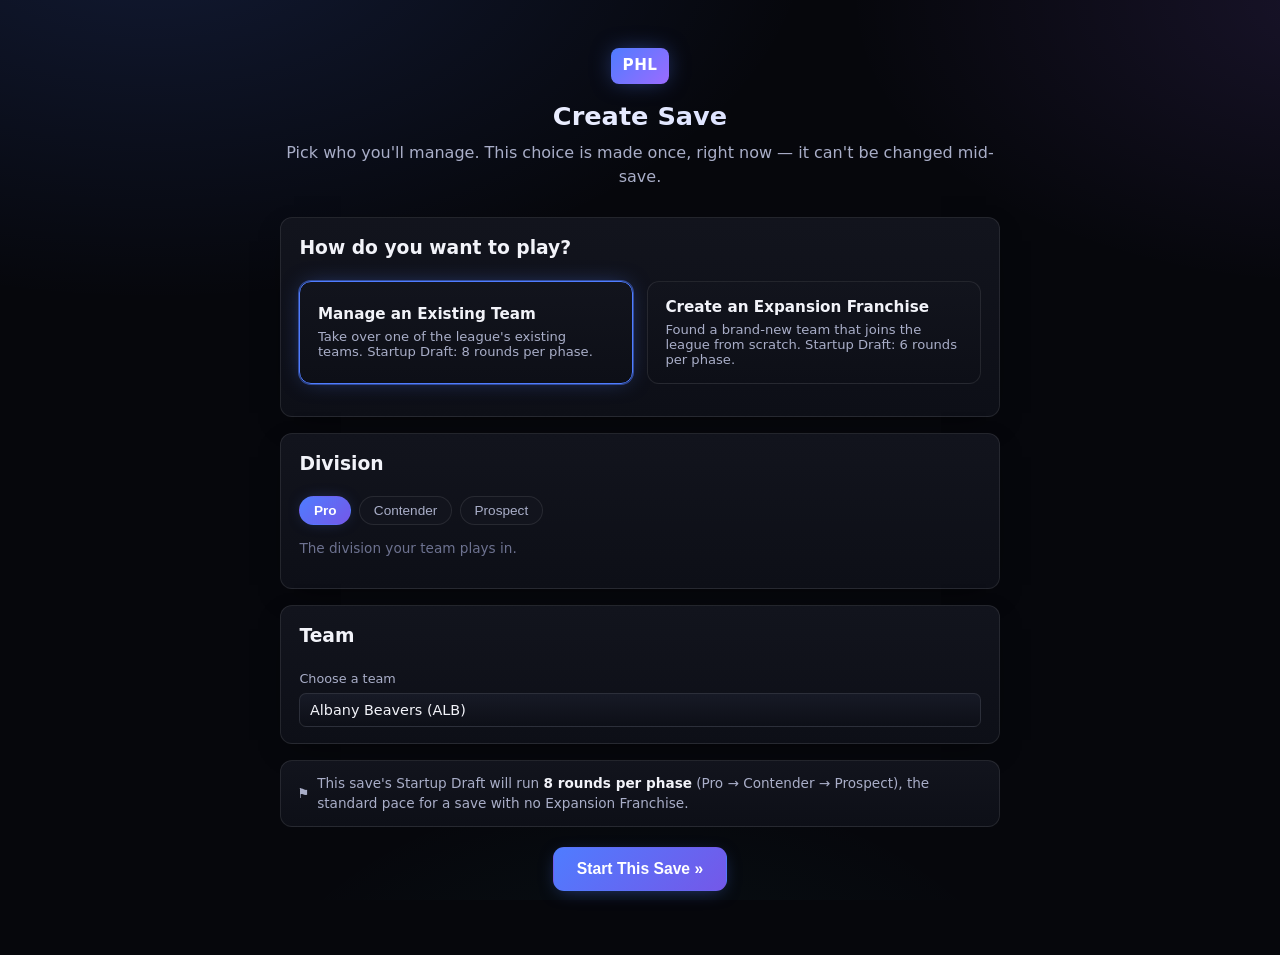
==== commit 9b1ae3b5: "idekkkk" ====
--- a/index.html
+++ b/index.html
@@ -11,7 +11,10 @@
   <div class="app-shell">
     <aside class="sidebar" id="sidebar">
       <div class="sidebar-brand">
-        <span class="sidebar-brand-mark">PHL</span>
+        <span class="sidebar-brand-mark">
+          <img class="brand-logo-img" src="https://phlstats.com/teamlogo/LeagueLogos/Shield.png?v=1774302670" alt="PHL" loading="lazy" onerror="this.parentElement.classList.add('brand-logo-fallback')">
+          <span class="brand-logo-fallback-text">PHL</span>
+        </span>
         <span class="sidebar-brand-text">Franchise<br>Simulator</span>
       </div>
 
@@ -87,6 +90,7 @@
   <script src="js/utils.js"></script>
   <script src="js/toast.js"></script>
   <script src="js/boxscoreModal.js"></script>
+  <script src="js/negotiationModal.js"></script>
   <script src="js/starterData.js"></script>
   <script src="js/state.js"></script>
   <script src="js/sim.js"></script>
--- a/css/style.css
+++ b/css/style.css
@@ -112,15 +112,27 @@
   padding: 0.2rem 0.4rem 1.1rem;
 }
 .sidebar-brand-mark {
-  background: linear-gradient(135deg, var(--glow-1), var(--glow-2));
   color: white;
   font-weight: 700;
-  padding: 0.35rem 0.6rem;
   border-radius: 8px;
   letter-spacing: 0.03em;
   font-size: 0.9rem;
+  display: flex;
+  align-items: center;
+  justify-content: center;
+}
+/* The real logo is a standalone shield crest (its own red/white/blue
+   artwork), so it sits on its own rather than inside the gradient badge box
+   — that box is reserved for the plain-text fallback below. */
+.sidebar-brand-mark .brand-logo-img { height: 2.3rem; width: auto; display: block; }
+.sidebar-brand-mark .brand-logo-fallback-text { display: none; }
+.sidebar-brand-mark.brand-logo-fallback {
+  background: linear-gradient(135deg, var(--glow-1), var(--glow-2));
+  padding: 0.35rem 0.6rem;
   box-shadow: 0 0 18px -4px var(--glow-1-soft);
 }
+.sidebar-brand-mark.brand-logo-fallback .brand-logo-img { display: none; }
+.sidebar-brand-mark.brand-logo-fallback .brand-logo-fallback-text { display: inline; }
 .sidebar-brand-text {
   font-weight: 600;
   font-size: 0.8rem;
@@ -311,9 +323,10 @@
   background: var(--surface-3);
   border: 1px solid var(--border);
   color: var(--text-primary);
-  padding: 0.5rem 0.9rem;
-  border-radius: 9px;
-  font-size: 0.85rem;
+  padding: 0.75rem 1.4rem;
+  border-radius: 11px;
+  font-size: 0.98rem;
+  font-weight: 500;
   cursor: pointer;
   transition: border-color 0.15s ease, box-shadow 0.15s ease, transform 0.1s ease;
 }
@@ -323,13 +336,13 @@
   background: linear-gradient(135deg, var(--glow-1), #7458e8);
   border-color: transparent;
   color: white;
-  font-weight: 600;
+  font-weight: 700;
   box-shadow: 0 4px 18px -6px var(--glow-1-soft);
 }
 .btn-primary:hover { filter: brightness(1.1); box-shadow: 0 4px 22px -4px var(--glow-1-soft), 0 0 0 1px rgba(255, 255, 255, 0.08); }
 .btn-danger { color: var(--critical); }
 .btn-danger:hover { border-color: var(--critical); box-shadow: 0 0 14px -7px rgba(255, 92, 108, 0.5); }
-.btn-sm { padding: 0.3rem 0.6rem; font-size: 0.78rem; }
+.btn-sm { padding: 0.5rem 0.95rem; font-size: 0.86rem; }
 .btn[disabled] { opacity: 0.45; cursor: not-allowed; box-shadow: none; }
 
 .action-row {
@@ -612,6 +625,11 @@
 
 .filter-bar { display: flex; gap: 0.6rem; flex-wrap: wrap; margin-bottom: 1rem; }
 .filter-bar select { min-width: 140px; }
+.filt-search, .fa-search-input {
+  min-width: 220px;
+  flex: 1 1 220px;
+}
+.fa-search-input { max-width: 320px; }
 
 /* ---------- Schedule ---------- */
 .schedule-layout { display: grid; grid-template-columns: 300px 1fr; gap: 1rem; align-items: start; }
@@ -760,9 +778,15 @@
 .stats-toolbar .tab-strip { margin-bottom: 0; }
 .stats-toolbar select { min-width: 160px; }
 .leaderboard-grid {
-  display: grid;
-  grid-template-columns: repeat(auto-fit, minmax(260px, 1fr));
+  /* Flexbox rather than a fixed/auto-fit grid — a grid's last row leaves an
+     empty gap whenever the card count doesn't divide evenly into however
+     many columns happen to fit (e.g. 6 leaderboard cards at 4-columns-wide
+     leaves row 2 with just 2 cards and a big blank space). Flex-wrap lets
+     whatever ends up on the last row grow to fill it instead. */
+  display: flex;
+  flex-wrap: wrap;
   gap: 1rem;
+  align-items: flex-start;
 }
 .leaderboard-card {
   background: linear-gradient(180deg, var(--surface-1), var(--surface-2));
@@ -770,6 +794,8 @@
   border-radius: var(--radius);
   padding: 0.85rem 1rem;
   box-shadow: var(--shadow-lift);
+  flex: 1 1 300px;
+  min-width: 260px;
 }
 .leaderboard-card h4 { margin-top: 0; }
 
@@ -885,17 +911,28 @@
 .wizard-shell { width: 100%; max-width: 720px; }
 .wizard-header { text-align: center; margin-bottom: 1.75rem; }
 .wizard-brand-mark {
-  display: inline-block;
-  background: linear-gradient(135deg, var(--glow-1), var(--glow-2));
+  display: inline-flex;
+  align-items: center;
+  justify-content: center;
   color: white;
   font-weight: 700;
-  padding: 0.4rem 0.7rem;
   border-radius: 8px;
   letter-spacing: 0.03em;
   font-size: 0.95rem;
   margin-bottom: 0.85rem;
+}
+/* The real logo is a standalone shield crest, so it sits on its own rather
+   than inside the gradient badge box — that box is reserved for the
+   plain-text fallback below. */
+.wizard-brand-mark .brand-logo-img { height: 2.6rem; width: auto; display: block; }
+.wizard-brand-mark .brand-logo-fallback-text { display: none; }
+.wizard-brand-mark.brand-logo-fallback {
+  background: linear-gradient(135deg, var(--glow-1), var(--glow-2));
+  padding: 0.4rem 0.7rem;
   box-shadow: 0 0 22px -4px var(--glow-1-soft);
 }
+.wizard-brand-mark.brand-logo-fallback .brand-logo-img { display: none; }
+.wizard-brand-mark.brand-logo-fallback .brand-logo-fallback-text { display: inline; }
 .wizard-header h1 {
   margin: 0 0 0.35rem;
   font-size: 1.6rem;
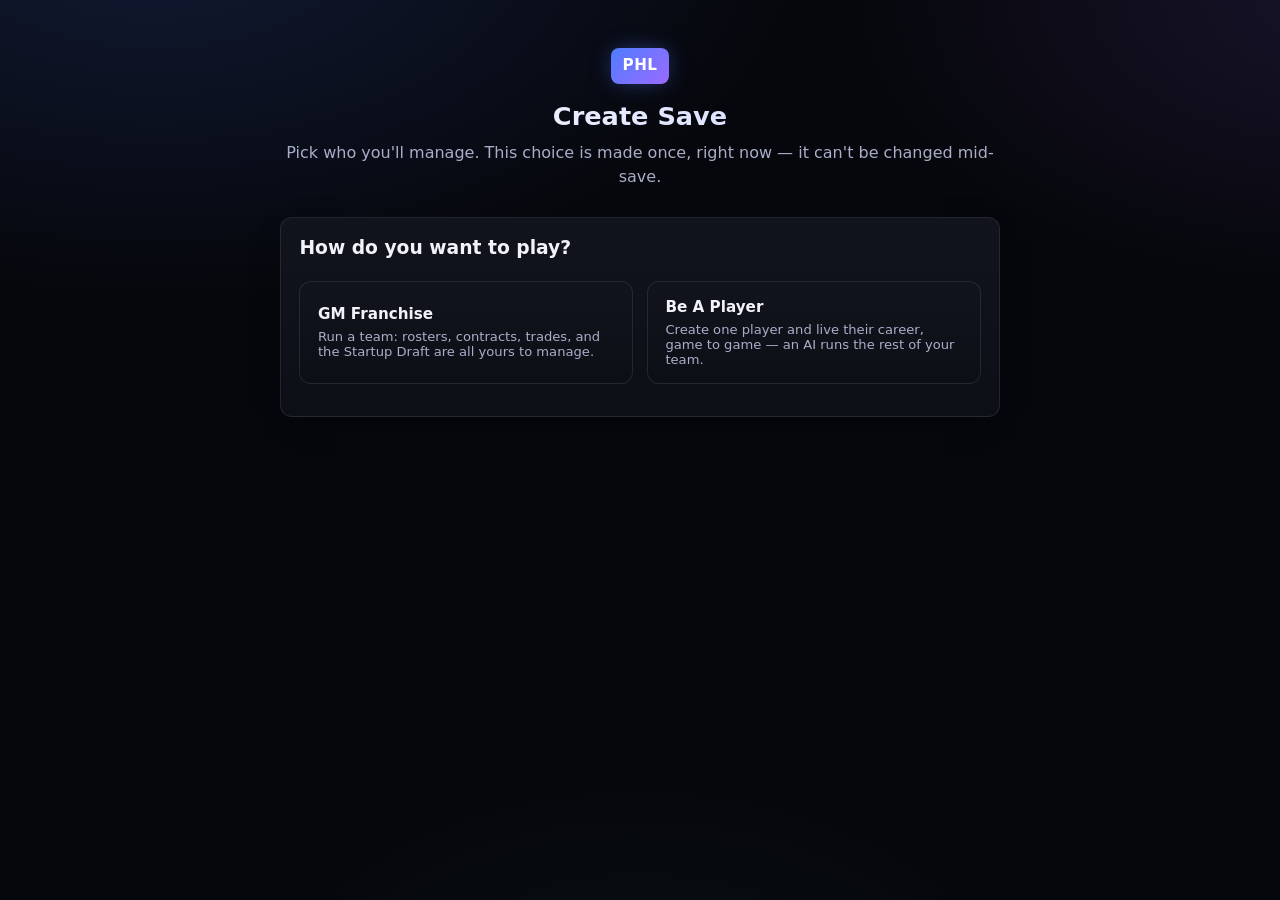
==== commit 0eecb2c5: "be a player" ====
--- a/index.html
+++ b/index.html
@@ -23,18 +23,18 @@
       <div class="sidebar-section-label">Navigation</div>
       <nav class="sidebar-nav" id="tab-nav">
         <button class="nav-item" data-tab="dashboard"><span class="nav-icon">&#9673;</span><span>Dashboard</span></button>
+        <button class="nav-item" data-tab="mycareer" style="display:none"><span class="nav-icon">&#127937;</span><span>My Career</span></button>
         <button class="nav-item" data-tab="startup"><span class="nav-icon">&#9873;</span><span>Startup Draft</span></button>
-        <button class="nav-item" data-tab="teammanagement" style="display:none"><span class="nav-icon">&#9974;</span><span>Team Management</span></button>
+        <button class="nav-item" data-tab="office" style="display:none"><span class="nav-icon">&#9974;</span><span>Office</span></button>
         <button class="nav-item" data-tab="inbox"><span class="nav-icon">&#128233;</span><span>Inbox</span></button>
         <button class="nav-item" data-tab="teams"><span class="nav-icon">&#9974;</span><span>Teams</span></button>
-        <button class="nav-item" data-tab="players"><span class="nav-icon">&#9787;</span><span>Players</span></button>
         <button class="nav-item" data-tab="schedule"><span class="nav-icon">&#128197;</span><span>Schedule</span></button>
         <button class="nav-item" data-tab="standings"><span class="nav-icon">&#9776;</span><span>Standings</span></button>
         <button class="nav-item" data-tab="playoffs"><span class="nav-icon">&#127942;</span><span>Playoffs</span></button>
         <button class="nav-item" data-tab="trades"><span class="nav-icon">&#8646;</span><span>Trades</span></button>
         <button class="nav-item" data-tab="promotions"><span class="nav-icon">&#8593;</span><span>Promotions</span></button>
-        <button class="nav-item" data-tab="contracts"><span class="nav-icon">&#128181;</span><span>Contracts &amp; Cap</span></button>
         <button class="nav-item" data-tab="scrims"><span class="nav-icon">&#9889;</span><span>Scrims</span></button>
+        <button class="nav-item" data-tab="strategy"><span class="nav-icon">&#9975;</span><span>Strategy</span></button>
         <button class="nav-item" data-tab="stats"><span class="nav-icon">&#128200;</span><span>Stats &amp; Offseason</span></button>
         <button class="nav-item" data-tab="log"><span class="nav-icon">&#128220;</span><span>League Log</span></button>
         <button class="nav-item" data-tab="data"><span class="nav-icon">&#128451;</span><span>Data Tools</span></button>
@@ -59,19 +59,19 @@
 
       <main class="app-main">
         <section class="tab-panel" id="tab-dashboard"></section>
+        <section class="tab-panel" id="tab-mycareer"></section>
         <section class="tab-panel" id="tab-startup"></section>
-        <section class="tab-panel" id="tab-teammanagement"></section>
+        <section class="tab-panel" id="tab-office"></section>
         <section class="tab-panel" id="tab-inbox"></section>
         <section class="tab-panel" id="tab-teams"></section>
         <section class="tab-panel" id="tab-teamdetail"></section>
-        <section class="tab-panel" id="tab-players"></section>
         <section class="tab-panel" id="tab-schedule"></section>
         <section class="tab-panel" id="tab-standings"></section>
         <section class="tab-panel" id="tab-playoffs"></section>
         <section class="tab-panel" id="tab-trades"></section>
         <section class="tab-panel" id="tab-promotions"></section>
-        <section class="tab-panel" id="tab-contracts"></section>
         <section class="tab-panel" id="tab-scrims"></section>
+        <section class="tab-panel" id="tab-strategy"></section>
         <section class="tab-panel" id="tab-stats"></section>
         <section class="tab-panel" id="tab-log"></section>
         <section class="tab-panel" id="tab-data"></section>
@@ -98,7 +98,11 @@
   <script src="js/teamManagement.js"></script>
   <script src="js/inbox.js"></script>
   <script src="js/mvp.js"></script>
+  <script src="js/awards.js"></script>
+  <script src="js/hallOfFame.js"></script>
   <script src="js/scrims.js"></script>
+  <script src="js/playerMessages.js"></script>
+  <script src="js/strategy.js"></script>
   <script src="js/teams.js"></script>
   <script src="js/players.js"></script>
   <script src="js/schedule.js"></script>
@@ -106,9 +110,12 @@
   <script src="js/playoffs.js"></script>
   <script src="js/promotions.js"></script>
   <script src="js/contracts.js"></script>
+  <script src="js/office.js"></script>
   <script src="js/stats.js"></script>
   <script src="js/aiManager.js"></script>
+  <script src="js/gmOffers.js"></script>
   <script src="js/trades.js"></script>
+  <script src="js/careerMode.js"></script>
   <script src="js/calendar.js"></script>
   <script src="js/teamDetail.js"></script>
   <script src="js/dashboard.js"></script>
--- a/css/style.css
+++ b/css/style.css
@@ -851,6 +851,14 @@
   margin-bottom: 0.5rem;
 }
 .offer-panel-info { display: flex; flex-direction: column; gap: 0.3rem; }
+.offer-nmc-row {
+  display: flex;
+  align-items: center;
+  gap: 0.4rem;
+  margin: 0.4rem 0 0.6rem;
+  font-weight: 500;
+}
+.offer-nmc-row input[type="checkbox"] { width: auto; }
 
 /* ---------- Trades ---------- */
 .trade-columns {
@@ -1083,6 +1091,21 @@
 }
 .scrim-lineup { display: flex; gap: 0.4rem; flex-wrap: wrap; }
 
+/* ---------- Strategy ---------- */
+.strategy-grid { display: flex; flex-wrap: wrap; gap: 1rem; }
+.strategy-card {
+  background: linear-gradient(180deg, var(--surface-1), var(--surface-2));
+  border: 1px solid var(--border);
+  border-radius: var(--radius);
+  padding: 0.85rem 1rem;
+  box-shadow: var(--shadow-lift);
+  flex: 1 1 300px;
+  min-width: 260px;
+}
+.strategy-card-active { border-color: var(--glow-2); box-shadow: 0 0 22px -10px var(--glow-2-soft); }
+.strategy-card-head { display: flex; align-items: center; justify-content: space-between; gap: 0.5rem; }
+.strategy-card-head h4 { margin: 0; }
+
 /* ---------- MVP / awards ---------- */
 .pill-mvp { border-color: var(--series-yellow); color: var(--series-yellow); font-weight: 600; box-shadow: 0 0 10px -6px rgba(240, 180, 41, 0.5); }
 .mvp-card h4 { margin: 0.4rem 0 0.1rem; }
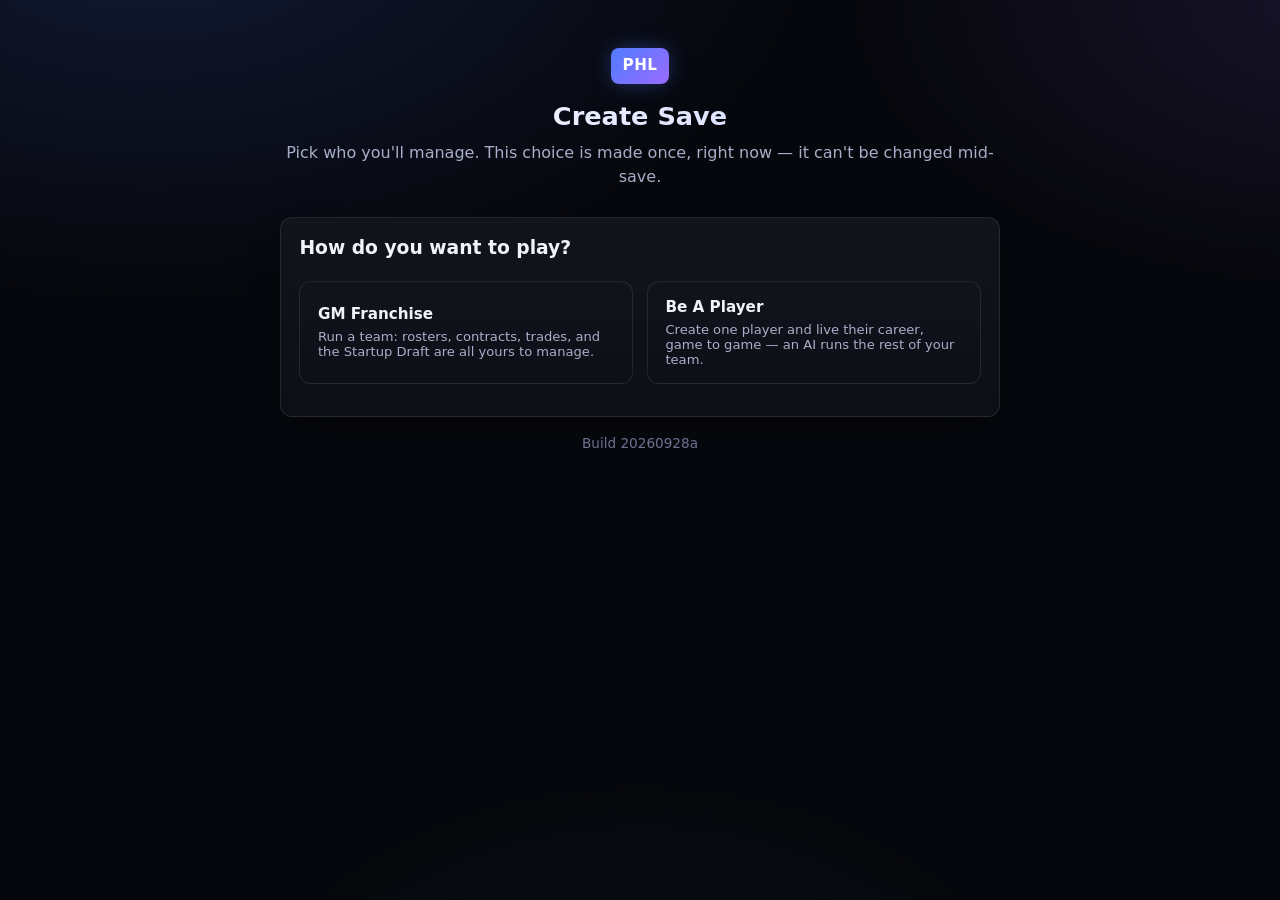
==== commit c019f23c: "a" ====
--- a/index.html
+++ b/index.html
@@ -5,7 +5,7 @@
 <meta name="viewport" content="width=device-width, initial-scale=1.0">
 <title>PHL Franchise Simulator — Puck Fantasy League</title>
 <link rel="icon" type="image/svg+xml" href="favicon.svg">
-<link rel="stylesheet" href="css/style.css">
+<link rel="stylesheet" href="css/style.css?v=20260928a">
 </head>
 <body>
   <div class="app-shell">
@@ -87,40 +87,40 @@
 
   <!-- Plain scripts (no ES modules) so this runs from a double-clicked
        index.html as well as from GitHub Pages / any static host. -->
-  <script src="js/utils.js"></script>
-  <script src="js/toast.js"></script>
-  <script src="js/boxscoreModal.js"></script>
-  <script src="js/negotiationModal.js"></script>
-  <script src="js/starterData.js"></script>
-  <script src="js/state.js"></script>
-  <script src="js/sim.js"></script>
-  <script src="js/startupDraft.js"></script>
-  <script src="js/teamManagement.js"></script>
-  <script src="js/inbox.js"></script>
-  <script src="js/mvp.js"></script>
-  <script src="js/awards.js"></script>
-  <script src="js/hallOfFame.js"></script>
-  <script src="js/scrims.js"></script>
-  <script src="js/playerMessages.js"></script>
-  <script src="js/strategy.js"></script>
-  <script src="js/teams.js"></script>
-  <script src="js/players.js"></script>
-  <script src="js/schedule.js"></script>
-  <script src="js/standings.js"></script>
-  <script src="js/playoffs.js"></script>
-  <script src="js/promotions.js"></script>
-  <script src="js/contracts.js"></script>
-  <script src="js/office.js"></script>
-  <script src="js/stats.js"></script>
-  <script src="js/aiManager.js"></script>
-  <script src="js/gmOffers.js"></script>
-  <script src="js/trades.js"></script>
-  <script src="js/careerMode.js"></script>
-  <script src="js/calendar.js"></script>
-  <script src="js/teamDetail.js"></script>
-  <script src="js/dashboard.js"></script>
-  <script src="js/leagueLog.js"></script>
-  <script src="js/datatools.js"></script>
-  <script src="js/app.js"></script>
+  <script src="js/utils.js?v=20260928a"></script>
+  <script src="js/toast.js?v=20260928a"></script>
+  <script src="js/boxscoreModal.js?v=20260928a"></script>
+  <script src="js/negotiationModal.js?v=20260928a"></script>
+  <script src="js/starterData.js?v=20260928a"></script>
+  <script src="js/state.js?v=20260928a"></script>
+  <script src="js/sim.js?v=20260928a"></script>
+  <script src="js/startupDraft.js?v=20260928a"></script>
+  <script src="js/teamManagement.js?v=20260928a"></script>
+  <script src="js/inbox.js?v=20260928a"></script>
+  <script src="js/mvp.js?v=20260928a"></script>
+  <script src="js/awards.js?v=20260928a"></script>
+  <script src="js/hallOfFame.js?v=20260928a"></script>
+  <script src="js/scrims.js?v=20260928a"></script>
+  <script src="js/playerMessages.js?v=20260928a"></script>
+  <script src="js/strategy.js?v=20260928a"></script>
+  <script src="js/teams.js?v=20260928a"></script>
+  <script src="js/players.js?v=20260928a"></script>
+  <script src="js/schedule.js?v=20260928a"></script>
+  <script src="js/standings.js?v=20260928a"></script>
+  <script src="js/playoffs.js?v=20260928a"></script>
+  <script src="js/promotions.js?v=20260928a"></script>
+  <script src="js/contracts.js?v=20260928a"></script>
+  <script src="js/office.js?v=20260928a"></script>
+  <script src="js/stats.js?v=20260928a"></script>
+  <script src="js/aiManager.js?v=20260928a"></script>
+  <script src="js/gmOffers.js?v=20260928a"></script>
+  <script src="js/trades.js?v=20260928a"></script>
+  <script src="js/careerMode.js?v=20260928a"></script>
+  <script src="js/calendar.js?v=20260928a"></script>
+  <script src="js/teamDetail.js?v=20260928a"></script>
+  <script src="js/dashboard.js?v=20260928a"></script>
+  <script src="js/leagueLog.js?v=20260928a"></script>
+  <script src="js/datatools.js?v=20260928a"></script>
+  <script src="js/app.js?v=20260928a"></script>
 </body>
 </html>
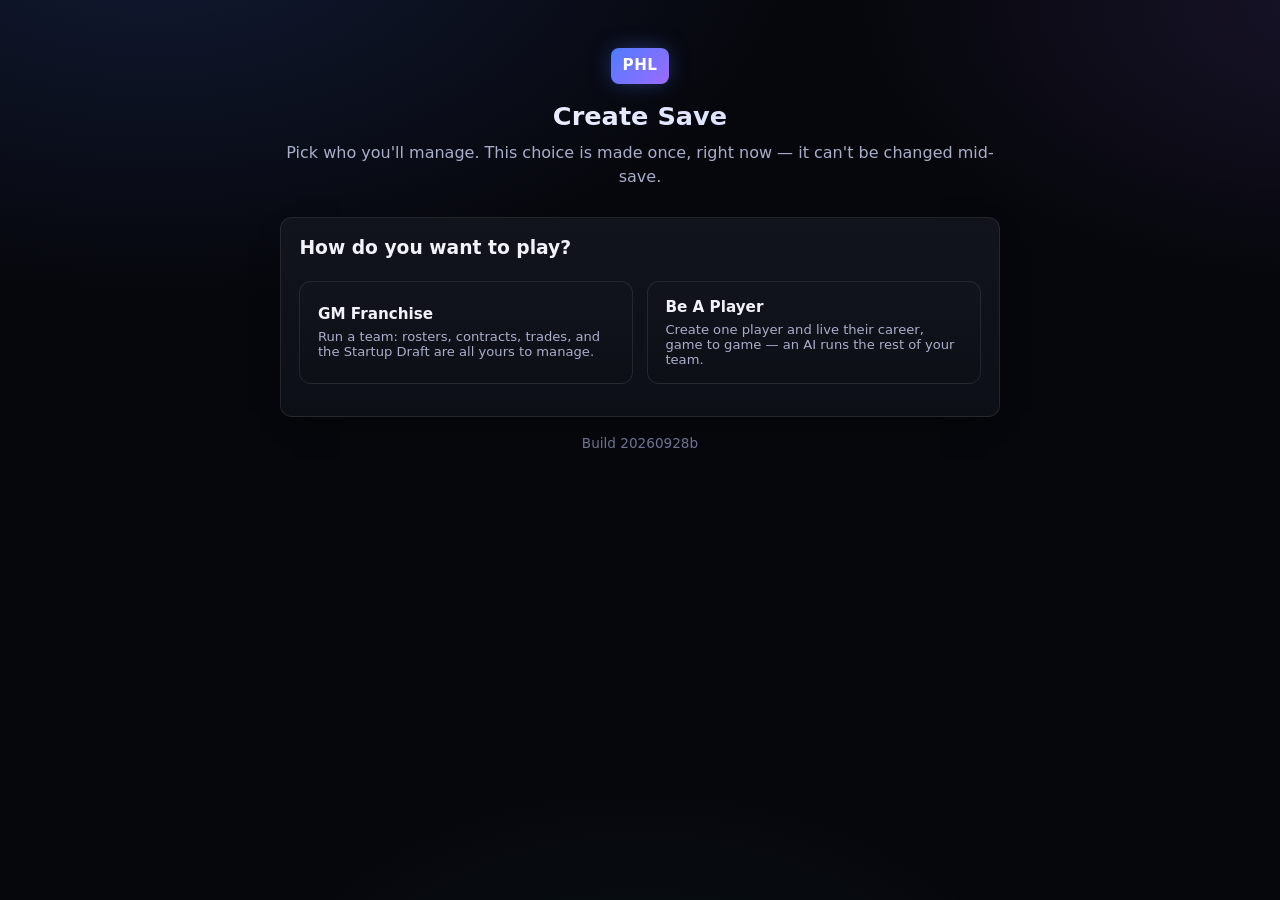
==== commit bb7c49dc: "i wan die" ====
--- a/index.html
+++ b/index.html
@@ -5,7 +5,7 @@
 <meta name="viewport" content="width=device-width, initial-scale=1.0">
 <title>PHL Franchise Simulator — Puck Fantasy League</title>
 <link rel="icon" type="image/svg+xml" href="favicon.svg">
-<link rel="stylesheet" href="css/style.css?v=20260928a">
+<link rel="stylesheet" href="css/style.css?v=20260928b">
 </head>
 <body>
   <div class="app-shell">
@@ -20,29 +20,36 @@
 
       <div class="sidebar-franchise" id="sidebar-franchise"></div>
 
-      <div class="sidebar-section-label">Navigation</div>
       <nav class="sidebar-nav" id="tab-nav">
-        <button class="nav-item" data-tab="dashboard"><span class="nav-icon">&#9673;</span><span>Dashboard</span></button>
-        <button class="nav-item" data-tab="mycareer" style="display:none"><span class="nav-icon">&#127937;</span><span>My Career</span></button>
-        <button class="nav-item" data-tab="startup"><span class="nav-icon">&#9873;</span><span>Startup Draft</span></button>
-        <button class="nav-item" data-tab="office" style="display:none"><span class="nav-icon">&#9974;</span><span>Office</span></button>
-        <button class="nav-item" data-tab="inbox"><span class="nav-icon">&#128233;</span><span>Inbox</span></button>
-        <button class="nav-item" data-tab="teams"><span class="nav-icon">&#9974;</span><span>Teams</span></button>
-        <button class="nav-item" data-tab="schedule"><span class="nav-icon">&#128197;</span><span>Schedule</span></button>
-        <button class="nav-item" data-tab="standings"><span class="nav-icon">&#9776;</span><span>Standings</span></button>
-        <button class="nav-item" data-tab="playoffs"><span class="nav-icon">&#127942;</span><span>Playoffs</span></button>
-        <button class="nav-item" data-tab="trades"><span class="nav-icon">&#8646;</span><span>Trades</span></button>
-        <button class="nav-item" data-tab="promotions"><span class="nav-icon">&#8593;</span><span>Promotions</span></button>
-        <button class="nav-item" data-tab="scrims"><span class="nav-icon">&#9889;</span><span>Scrims</span></button>
-        <button class="nav-item" data-tab="strategy"><span class="nav-icon">&#9975;</span><span>Strategy</span></button>
-        <button class="nav-item" data-tab="stats"><span class="nav-icon">&#128200;</span><span>Stats &amp; Offseason</span></button>
-        <button class="nav-item" data-tab="log"><span class="nav-icon">&#128220;</span><span>League Log</span></button>
-        <button class="nav-item" data-tab="data"><span class="nav-icon">&#128451;</span><span>Data Tools</span></button>
+        <div class="nav-group">
+          <button class="nav-item" data-tab="dashboard"><svg class="nav-icon" viewBox="0 0 24 24" fill="none" stroke="currentColor" stroke-width="1.8" stroke-linecap="round" stroke-linejoin="round" aria-hidden="true"><rect x="3" y="3" width="7" height="9" rx="1.5"/><rect x="14" y="3" width="7" height="5" rx="1.5"/><rect x="14" y="12" width="7" height="9" rx="1.5"/><rect x="3" y="16" width="7" height="5" rx="1.5"/></svg><span class="nav-label">Dashboard</span></button>
+          <button class="nav-item" data-tab="mycareer" style="display:none"><svg class="nav-icon" viewBox="0 0 24 24" fill="none" stroke="currentColor" stroke-width="1.8" stroke-linecap="round" stroke-linejoin="round" aria-hidden="true"><circle cx="12" cy="8" r="4"/><path d="M4 21c0-4 3.6-6 8-6s8 2 8 6"/></svg><span class="nav-label">My Career</span></button>
+          <button class="nav-item" data-tab="startup"><svg class="nav-icon" viewBox="0 0 24 24" fill="none" stroke="currentColor" stroke-width="1.8" stroke-linecap="round" stroke-linejoin="round" aria-hidden="true"><path d="M9 6h11M9 12h11M9 18h11"/><path d="M4 6h.01M4 12h.01M4 18h.01"/></svg><span class="nav-label">Startup Draft</span></button>
+          <button class="nav-item" data-tab="inbox"><svg class="nav-icon" viewBox="0 0 24 24" fill="none" stroke="currentColor" stroke-width="1.8" stroke-linecap="round" stroke-linejoin="round" aria-hidden="true"><path d="M22 12h-6l-2 3h-4l-2-3H2"/><path d="M5.5 5.1 2 12v6a2 2 0 0 0 2 2h16a2 2 0 0 0 2-2v-6l-3.5-6.9A2 2 0 0 0 16.8 4H7.2a2 2 0 0 0-1.7 1.1z"/></svg><span class="nav-label">Inbox</span></button>
+        </div>
+        <div class="nav-group" data-group="front-office">
+          <div class="sidebar-section-label">Front Office</div>
+          <button class="nav-item" data-tab="office" style="display:none"><svg class="nav-icon" viewBox="0 0 24 24" fill="none" stroke="currentColor" stroke-width="1.8" stroke-linecap="round" stroke-linejoin="round" aria-hidden="true"><rect x="3" y="7" width="18" height="13" rx="2"/><path d="M8 7V5a2 2 0 0 1 2-2h4a2 2 0 0 1 2 2v2M3 13h18"/></svg><span class="nav-label">Office</span></button>
+          <button class="nav-item" data-tab="strategy"><svg class="nav-icon" viewBox="0 0 24 24" fill="none" stroke="currentColor" stroke-width="1.8" stroke-linecap="round" stroke-linejoin="round" aria-hidden="true"><circle cx="12" cy="12" r="9"/><circle cx="12" cy="12" r="5"/><circle cx="12" cy="12" r="1"/></svg><span class="nav-label">Strategy</span></button>
+          <button class="nav-item" data-tab="scrims"><svg class="nav-icon" viewBox="0 0 24 24" fill="none" stroke="currentColor" stroke-width="1.8" stroke-linecap="round" stroke-linejoin="round" aria-hidden="true"><path d="M13 2 3 14h9l-1 8 10-12h-9z"/></svg><span class="nav-label">Scrims</span></button>
+          <button class="nav-item" data-tab="trades"><svg class="nav-icon" viewBox="0 0 24 24" fill="none" stroke="currentColor" stroke-width="1.8" stroke-linecap="round" stroke-linejoin="round" aria-hidden="true"><path d="M4 7h16l-4-4M20 17H4l4 4"/></svg><span class="nav-label">Trades</span></button>
+          <button class="nav-item" data-tab="promotions"><svg class="nav-icon" viewBox="0 0 24 24" fill="none" stroke="currentColor" stroke-width="1.8" stroke-linecap="round" stroke-linejoin="round" aria-hidden="true"><path d="M12 20V5M5 12l7-7 7 7"/></svg><span class="nav-label">Promotions</span></button>
+        </div>
+        <div class="nav-group" data-group="league">
+          <div class="sidebar-section-label">League</div>
+          <button class="nav-item" data-tab="schedule"><svg class="nav-icon" viewBox="0 0 24 24" fill="none" stroke="currentColor" stroke-width="1.8" stroke-linecap="round" stroke-linejoin="round" aria-hidden="true"><rect x="3" y="4" width="18" height="17" rx="2"/><path d="M16 2v4M8 2v4M3 10h18"/></svg><span class="nav-label">Schedule</span></button>
+          <button class="nav-item" data-tab="standings"><svg class="nav-icon" viewBox="0 0 24 24" fill="none" stroke="currentColor" stroke-width="1.8" stroke-linecap="round" stroke-linejoin="round" aria-hidden="true"><path d="M3 21h18"/><rect x="5" y="11" width="3.5" height="10" rx="0.5"/><rect x="10.25" y="5" width="3.5" height="16" rx="0.5"/><rect x="15.5" y="14" width="3.5" height="7" rx="0.5"/></svg><span class="nav-label">Standings</span></button>
+          <button class="nav-item" data-tab="playoffs"><svg class="nav-icon" viewBox="0 0 24 24" fill="none" stroke="currentColor" stroke-width="1.8" stroke-linecap="round" stroke-linejoin="round" aria-hidden="true"><path d="M8 21h8M12 17v4M7 4h10v5a5 5 0 0 1-10 0z"/><path d="M17 5h3v2a3 3 0 0 1-3 3M7 5H4v2a3 3 0 0 0 3 3"/></svg><span class="nav-label">Playoffs</span></button>
+          <button class="nav-item" data-tab="teams"><svg class="nav-icon" viewBox="0 0 24 24" fill="none" stroke="currentColor" stroke-width="1.8" stroke-linecap="round" stroke-linejoin="round" aria-hidden="true"><path d="M12 3l8 3v6c0 5-3.5 8-8 9-4.5-1-8-4-8-9V6z"/></svg><span class="nav-label">Teams</span></button>
+          <button class="nav-item" data-tab="stats"><svg class="nav-icon" viewBox="0 0 24 24" fill="none" stroke="currentColor" stroke-width="1.8" stroke-linecap="round" stroke-linejoin="round" aria-hidden="true"><path d="M3 17l6-6 4 4 8-8"/><path d="M14 7h7v7"/></svg><span class="nav-label">Stats &amp; Offseason</span></button>
+          <button class="nav-item" data-tab="log"><svg class="nav-icon" viewBox="0 0 24 24" fill="none" stroke="currentColor" stroke-width="1.8" stroke-linecap="round" stroke-linejoin="round" aria-hidden="true"><path d="M14 3H6a2 2 0 0 0-2 2v14a2 2 0 0 0 2 2h12a2 2 0 0 0 2-2V9z"/><path d="M14 3v6h6M8 13h8M8 17h6"/></svg><span class="nav-label">League Log</span></button>
+        </div>
       </nav>
 
       <div class="sidebar-bottom">
-        <button class="btn-sidebar-action" id="btn-save-exit">
-          <span class="nav-icon">&#8617;</span><span>Save Progress</span>
+        <button class="nav-item" data-tab="data"><svg class="nav-icon" viewBox="0 0 24 24" fill="none" stroke="currentColor" stroke-width="1.8" stroke-linecap="round" stroke-linejoin="round" aria-hidden="true"><ellipse cx="12" cy="5" rx="8" ry="3"/><path d="M4 5v14c0 1.7 3.6 3 8 3s8-1.3 8-3V5M4 12c0 1.7 3.6 3 8 3s8-1.3 8-3"/></svg><span class="nav-label">Data Tools</span></button>
+        <button class="btn-sidebar-action" id="btn-save-exit" title="Save progress (also saves automatically)">
+          <svg class="nav-icon" viewBox="0 0 24 24" fill="none" stroke="currentColor" stroke-width="1.8" stroke-linecap="round" stroke-linejoin="round" aria-hidden="true"><path d="M19 21H5a2 2 0 0 1-2-2V5a2 2 0 0 1 2-2h11l5 5v11a2 2 0 0 1-2 2z"/><path d="M17 21v-8H7v8M7 3v5h8"/></svg><span class="nav-label">Save Progress</span>
         </button>
       </div>
     </aside>
@@ -50,7 +57,7 @@
     <div class="main-area">
       <header class="top-header">
         <div class="top-header-title">
-          <div class="top-header-eyebrow">Career Mode</div>
+          <div class="top-header-eyebrow" id="top-header-eyebrow">PHL</div>
           <h1 id="top-header-heading">Dashboard</h1>
         </div>
         <div class="top-header-stats" id="header-meta"></div>
@@ -87,40 +94,40 @@
 
   <!-- Plain scripts (no ES modules) so this runs from a double-clicked
        index.html as well as from GitHub Pages / any static host. -->
-  <script src="js/utils.js?v=20260928a"></script>
-  <script src="js/toast.js?v=20260928a"></script>
-  <script src="js/boxscoreModal.js?v=20260928a"></script>
-  <script src="js/negotiationModal.js?v=20260928a"></script>
-  <script src="js/starterData.js?v=20260928a"></script>
-  <script src="js/state.js?v=20260928a"></script>
-  <script src="js/sim.js?v=20260928a"></script>
-  <script src="js/startupDraft.js?v=20260928a"></script>
-  <script src="js/teamManagement.js?v=20260928a"></script>
-  <script src="js/inbox.js?v=20260928a"></script>
-  <script src="js/mvp.js?v=20260928a"></script>
-  <script src="js/awards.js?v=20260928a"></script>
-  <script src="js/hallOfFame.js?v=20260928a"></script>
-  <script src="js/scrims.js?v=20260928a"></script>
-  <script src="js/playerMessages.js?v=20260928a"></script>
-  <script src="js/strategy.js?v=20260928a"></script>
-  <script src="js/teams.js?v=20260928a"></script>
-  <script src="js/players.js?v=20260928a"></script>
-  <script src="js/schedule.js?v=20260928a"></script>
-  <script src="js/standings.js?v=20260928a"></script>
-  <script src="js/playoffs.js?v=20260928a"></script>
-  <script src="js/promotions.js?v=20260928a"></script>
-  <script src="js/contracts.js?v=20260928a"></script>
-  <script src="js/office.js?v=20260928a"></script>
-  <script src="js/stats.js?v=20260928a"></script>
-  <script src="js/aiManager.js?v=20260928a"></script>
-  <script src="js/gmOffers.js?v=20260928a"></script>
-  <script src="js/trades.js?v=20260928a"></script>
-  <script src="js/careerMode.js?v=20260928a"></script>
-  <script src="js/calendar.js?v=20260928a"></script>
-  <script src="js/teamDetail.js?v=20260928a"></script>
-  <script src="js/dashboard.js?v=20260928a"></script>
-  <script src="js/leagueLog.js?v=20260928a"></script>
-  <script src="js/datatools.js?v=20260928a"></script>
-  <script src="js/app.js?v=20260928a"></script>
+  <script src="js/utils.js?v=20260928b"></script>
+  <script src="js/toast.js?v=20260928b"></script>
+  <script src="js/boxscoreModal.js?v=20260928b"></script>
+  <script src="js/negotiationModal.js?v=20260928b"></script>
+  <script src="js/starterData.js?v=20260928b"></script>
+  <script src="js/state.js?v=20260928b"></script>
+  <script src="js/sim.js?v=20260928b"></script>
+  <script src="js/startupDraft.js?v=20260928b"></script>
+  <script src="js/teamManagement.js?v=20260928b"></script>
+  <script src="js/inbox.js?v=20260928b"></script>
+  <script src="js/mvp.js?v=20260928b"></script>
+  <script src="js/awards.js?v=20260928b"></script>
+  <script src="js/hallOfFame.js?v=20260928b"></script>
+  <script src="js/scrims.js?v=20260928b"></script>
+  <script src="js/playerMessages.js?v=20260928b"></script>
+  <script src="js/strategy.js?v=20260928b"></script>
+  <script src="js/teams.js?v=20260928b"></script>
+  <script src="js/players.js?v=20260928b"></script>
+  <script src="js/schedule.js?v=20260928b"></script>
+  <script src="js/standings.js?v=20260928b"></script>
+  <script src="js/playoffs.js?v=20260928b"></script>
+  <script src="js/promotions.js?v=20260928b"></script>
+  <script src="js/contracts.js?v=20260928b"></script>
+  <script src="js/office.js?v=20260928b"></script>
+  <script src="js/stats.js?v=20260928b"></script>
+  <script src="js/aiManager.js?v=20260928b"></script>
+  <script src="js/gmOffers.js?v=20260928b"></script>
+  <script src="js/trades.js?v=20260928b"></script>
+  <script src="js/careerMode.js?v=20260928b"></script>
+  <script src="js/calendar.js?v=20260928b"></script>
+  <script src="js/teamDetail.js?v=20260928b"></script>
+  <script src="js/dashboard.js?v=20260928b"></script>
+  <script src="js/leagueLog.js?v=20260928b"></script>
+  <script src="js/datatools.js?v=20260928b"></script>
+  <script src="js/app.js?v=20260928b"></script>
 </body>
 </html>
--- a/css/style.css
+++ b/css/style.css
@@ -144,8 +144,8 @@
   background: linear-gradient(180deg, rgba(79, 124, 255, 0.08), rgba(255, 255, 255, 0.02));
   border: 1px solid rgba(255, 255, 255, 0.08);
   border-radius: var(--radius);
-  padding: 0.9rem 0.75rem;
-  margin-bottom: 1.1rem;
+  padding: 0.7rem 0.75rem;
+  margin-bottom: 0.9rem;
   text-align: center;
 }
 .sidebar-team-badge {
@@ -182,8 +182,8 @@
   background: transparent;
   border: none;
   border-radius: 9px;
-  padding: 0.55rem 0.65rem;
-  font-size: 0.85rem;
+  padding: 0.44rem 0.65rem;
+  font-size: 0.84rem;
   color: #b6b9d4;
   cursor: pointer;
   text-align: left;
@@ -197,9 +197,13 @@
   font-weight: 600;
   box-shadow: inset 2px 0 0 var(--glow-1), 0 0 16px -8px var(--glow-1-soft);
 }
-.nav-icon { font-size: 0.95rem; width: 1.1rem; text-align: center; flex: 0 0 auto; }
-
-.sidebar-bottom { padding-top: 0.75rem; margin-top: 0.5rem; border-top: 1px solid rgba(255, 255, 255, 0.08); }
+.nav-icon { width: 1.05rem; height: 1.05rem; flex: 0 0 auto; opacity: 0.85; }
+.nav-item-active .nav-icon, .nav-item:hover .nav-icon { opacity: 1; }
+.nav-group { display: flex; flex-direction: column; gap: 0.1rem; }
+.nav-group + .nav-group { margin-top: 0.7rem; }
+.nav-group .sidebar-section-label { padding-top: 0.1rem; }
+
+.sidebar-bottom { padding-top: 0.6rem; margin-top: 0.5rem; border-top: 1px solid rgba(255, 255, 255, 0.08); display: flex; flex-direction: column; gap: 0.3rem; }
 .btn-sidebar-action {
   width: 100%;
   display: flex;
@@ -302,8 +306,11 @@
 .tab-panel-active { display: block; }
 
 .app-footer {
-  text-align: center;
-  padding: 1.5rem 1rem 2.5rem;
+  max-width: 1200px;
+  width: 100%;
+  padding: 1.5rem 1.4rem 2.5rem;
+  border-top: 1px solid var(--border);
+  margin-top: 1rem;
 }
 
 .panel-header {
@@ -879,32 +886,81 @@
 
 @media (max-width: 900px) {
   .app-shell { flex-direction: column; }
+  /* Sidebar collapses into a sticky top bar: brand + your team/player +
+     save on one row, then a horizontally scrolling row of labeled tabs. */
   .sidebar {
     width: 100%;
     flex: 0 0 auto;
     height: auto;
-    position: static;
+    position: sticky;
+    top: 0;
+    z-index: 20;
     flex-direction: row;
+    flex-wrap: wrap;
     align-items: center;
-    padding: 0.6rem 0.75rem;
-    overflow-x: auto;
-    gap: 0.75rem;
+    padding: 0.5rem 0.75rem 0.4rem;
+    overflow: visible;
+    gap: 0.5rem 0.6rem;
   }
   .sidebar-brand { padding: 0; }
+  .sidebar-brand-mark .brand-logo-img { height: 1.8rem; }
   .sidebar-brand-text { display: none; }
-  .sidebar-franchise { margin-bottom: 0; padding: 0.4rem 0.6rem; white-space: nowrap; }
-  .sidebar-team-badge { width: 30px; height: 30px; margin: 0; }
+  .sidebar-franchise {
+    margin-bottom: 0;
+    padding: 0.3rem 0.6rem;
+    white-space: nowrap;
+    display: flex;
+    align-items: center;
+    gap: 0.5rem;
+    text-align: left;
+    flex: 1 1 auto;
+    min-width: 0;
+  }
+  .sidebar-team-badge { width: 28px; height: 28px; margin: 0; }
+  .sidebar-team-badge .team-crest.crest-lg { width: 28px; height: 28px; font-size: 0.55rem; }
+  .sidebar-team-name { font-size: 0.8rem; overflow: hidden; text-overflow: ellipsis; }
+  .sidebar-team-sub { display: none; }
   .sidebar-section-label { display: none; }
-  .sidebar-nav { flex-direction: row; overflow-x: auto; flex: 0 0 auto; }
-  .nav-item span:last-child { display: none; }
-  .nav-item { padding: 0.5rem; }
-  .sidebar-bottom { border-top: none; padding-top: 0; margin-top: 0; }
-  .btn-sidebar-action span:last-child { display: none; }
-  .btn-sidebar-action { width: auto; padding: 0.5rem; }
+  .sidebar-nav {
+    order: 3;
+    width: 100%;
+    flex-direction: row;
+    overflow-x: auto;
+    flex: 0 0 100%;
+    gap: 0.25rem;
+    scrollbar-width: none;
+    -webkit-overflow-scrolling: touch;
+  }
+  .sidebar-nav::-webkit-scrollbar { display: none; }
+  .nav-group { flex-direction: row; gap: 0.25rem; }
+  .nav-group + .nav-group { margin-top: 0; padding-left: 0.35rem; margin-left: 0.1rem; border-left: 1px solid rgba(255, 255, 255, 0.08); }
+  .nav-item { padding: 0.4rem 0.6rem; font-size: 0.78rem; gap: 0.4rem; }
+  .nav-item-active { box-shadow: inset 0 -2px 0 var(--glow-1); }
+  .sidebar-bottom { border-top: none; padding-top: 0; margin-top: 0; order: 2; }
+  .sidebar-bottom { flex-direction: row; }
+  .sidebar-bottom .nav-label { display: none; }
+  .btn-sidebar-action { width: auto; padding: 0.45rem; }
+  .top-header { position: static; padding: 0.7rem 1rem; }
+  .app-main { padding: 1rem; }
 }
 
 @media (max-width: 640px) {
-  .top-header { flex-direction: column; align-items: flex-start; gap: 0.5rem; }
+  .top-header { flex-direction: column; flex-wrap: nowrap; align-items: stretch; gap: 0.5rem; backdrop-filter: none; -webkit-backdrop-filter: none; }
+  /* Wide tables scroll inside their own card instead of the whole page. */
+  .top-header > * { min-width: 0; }
+  /* Wide tables scroll sideways on their own instead of dragging the
+     whole page wider than the screen. */
+  .tab-panel .data-table { display: block; overflow-x: auto; max-width: 100%; }
+  /* Header stats become one swipeable row instead of wrapping into a
+     block that pushed the page content off the first screen. */
+  .top-header-stats { flex-wrap: nowrap; overflow-x: auto; scrollbar-width: none; }
+  .top-header-stats::-webkit-scrollbar { display: none; }
+  .stat-pill { flex: 0 0 auto; }
+  /* Advance Week floats bottom-right so it's always one tap away. */
+  .header-advance { position: fixed; right: 1rem; bottom: 1rem; z-index: 30; flex-direction: column; align-items: flex-end; }
+  .header-advance .btn-advance { box-shadow: 0 8px 24px -6px var(--glow-1-soft), 0 0 0 1px rgba(255, 255, 255, 0.06); padding: 0.75rem 1.1rem; }
+  .header-block-warning { max-width: 70vw; order: -1; }
+  .app-footer { padding-bottom: 5.5rem; }
   .form-grid { grid-template-columns: 1fr; }
 }
 
@@ -1241,3 +1297,17 @@
 @media (max-width: 640px) {
   .modal-box { max-height: 92vh; }
 }
+
+/* ---------- Teams grid: whole card opens the team page ---------- */
+.team-card-clickable { cursor: pointer; transition: transform 0.15s ease, border-color 0.15s ease, box-shadow 0.15s ease; }
+.team-card-clickable:hover { transform: translateY(-2px); box-shadow: var(--shadow-lift), 0 0 18px -10px var(--glow-1-soft); }
+.team-card-clickable:focus-within { outline: 2px solid var(--glow-1); outline-offset: 2px; }
+
+/* ---------- Keyboard focus visibility ---------- */
+.nav-item:focus-visible, .btn:focus-visible, .chip:focus-visible, .mode-card:focus-visible {
+  outline: 2px solid var(--glow-1);
+  outline-offset: 2px;
+}
+
+/* ---------- Pill inside an active chip stays legible ---------- */
+.chip-active .muted { color: rgba(255, 255, 255, 0.75); }
